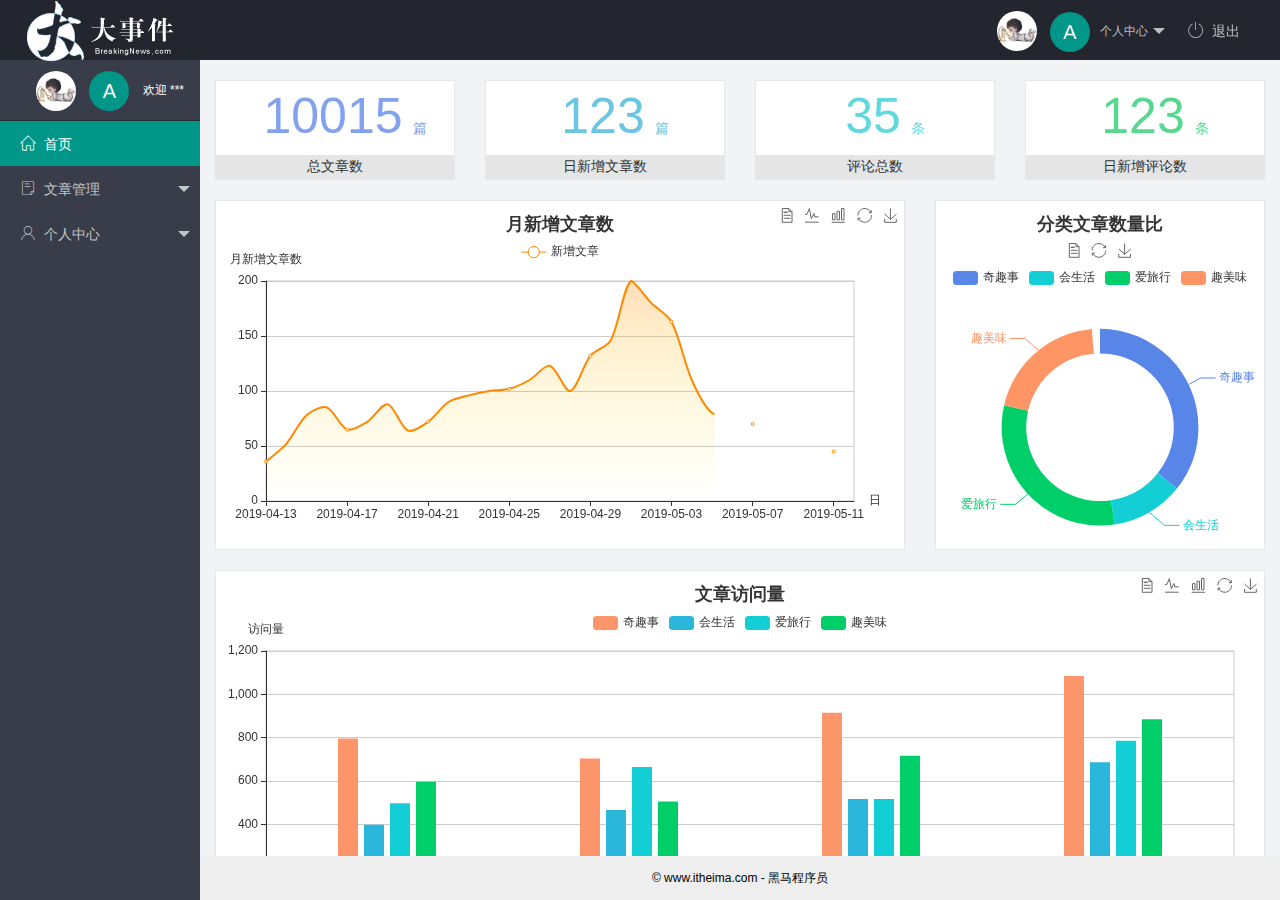
==== index.html @ a0fdb6b7 "完成了主页功能的开发" ====
<!DOCTYPE html>
<html lang="en">
<head>
    <meta charset="UTF-8">
    <meta http-equiv="X-UA-Compatible" content="IE=edge">
    <meta name="viewport" content="width=device-width, initial-scale=1.0">
    <title>Document</title>
    <link rel="stylesheet" href="./assets/lib/layui/css/layui.css">
    <link rel="stylesheet" href="./assets/fonts/iconfont.css">
    <link rel="stylesheet" href="./assets/css/index.css">
</head>
<body>
    <div class="layui-layout layui-layout-admin">
      <div class="layui-header">
        <div class="layui-logo layui-hide-xs ">
            <img src="./assets/images/logo.png" alt="">
        </div>
        <!-- 头部区域（可配合layui 已有的水平导航） -->
       
        <ul class="layui-nav layui-layout-right">
          <li class="layui-nav-item layui-hide layui-show-md-inline-block">
            <a href="javascript:;" class="userinfo">
              <img src="./assets/images/liyan.jpg" class="layui-nav-img">
              <span class="text-avatar">A</span>个人中心
            </a>
            <dl class="layui-nav-child">
              <dd><a href="">基本信息</a></dd>
              <dd><a href="">更换头像</a></dd>
              <dd><a href="">重置密码</a></dd>
            </dl>
          </li>
          <li class="layui-nav-item" lay-header-event="menuRight" lay-unselect>
            <a href="javascript:;" id="btnLogout">
                <span class="iconfont icon-tuichu"></span>退出
            </a>
          </li>
        </ul>
      </div>
      
      <div class="layui-side layui-bg-black">
        <div class="layui-side-scroll">
            <div class="userinfo">
                <img src="./assets/images/liyan.jpg" class="layui-nav-img">
                <span class="text-avatar">A</span>
                <span id="welcome">欢迎 ***</span>
            </div>
          <!-- 左侧导航区域（可配合layui已有的垂直导航） -->
          <ul class="layui-nav layui-nav-tree" lay-shrink="all">
            <li class="layui-nav-item layui-this"><a href="./home/dashboard.html" target="fm"><span class="iconfont icon-home"></span>首页</a></li>
            <li class="layui-nav-item ">
              <a class="" href="javascript:;"><span class="iconfont icon-16"></span>文章管理</a>
              <dl class="layui-nav-child">
                <dd><a href="javascript:;"><i class="layui-icon layui-icon-app"></i>文章类别</a></dd>
                <dd><a href="javascript:;"><i class="layui-icon layui-icon-app"></i>文章列表</a></dd>
                <dd><a href="javascript:;"><i class="layui-icon layui-icon-app"></i>发布文章</a></dd>
                
              </dl>
            </li>
            <li class="layui-nav-item">
              <a href="javascript:;"><span class="iconfont icon-user"></span>个人中心</a>
              <dl class="layui-nav-child">
                <dd><a href="javascript:;"><i class="layui-icon layui-icon-app"></i>基本资料</a></dd>
                <dd><a href="javascript:;"><i class="layui-icon layui-icon-app"></i>更换头像</a></dd>
                <dd><a href="javascript:;"><i class="layui-icon layui-icon-app"></i>重置密码</a></dd>
              </dl>
            </li>
            
          
          </ul>
        </div>
      </div>
      
      <div class="layui-body">
        <!-- 内容主体区域 -->
        <iframe name="fm" src="./home/dashboard.html" frameborder="0"></iframe>
      </div>
      
      <div class="layui-footer">
        © www.itheima.com - 黑马程序员
      </div>
    </div>
   <!-- 引入layui js -->
   <script src="./assets/lib/layui/layui.all.js"></script>
   <!-- 导入jquery -->
   <script src="./assets/lib/jquery.js"></script>
   <!-- 导入 -->
   <script src="./assets/js/baseAPI.js"></script>
   <!-- 导入自己的js -->
   <script src="./assets/js/index.js"></script>
    </body>
</html>
---- assets/lib/layui/css/layui.css ----
/** layui-v2.5.5 MIT License By https://www.layui.com */
 .layui-inline,img{display:inline-block;vertical-align:middle}h1,h2,h3,h4,h5,h6{font-weight:400}.layui-edge,.layui-header,.layui-inline,.layui-main{position:relative}.layui-body,.layui-edge,.layui-elip{overflow:hidden}.layui-btn,.layui-edge,.layui-inline,img{vertical-align:middle}.layui-btn,.layui-disabled,.layui-icon,.layui-unselect{-moz-user-select:none;-webkit-user-select:none;-ms-user-select:none}.layui-elip,.layui-form-checkbox span,.layui-form-pane .layui-form-label{text-overflow:ellipsis;white-space:nowrap}.layui-breadcrumb,.layui-tree-btnGroup{visibility:hidden}blockquote,body,button,dd,div,dl,dt,form,h1,h2,h3,h4,h5,h6,input,li,ol,p,pre,td,textarea,th,ul{margin:0;padding:0;-webkit-tap-highlight-color:rgba(0,0,0,0)}a:active,a:hover{outline:0}img{border:none}li{list-style:none}table{border-collapse:collapse;border-spacing:0}h4,h5,h6{font-size:100%}button,input,optgroup,option,select,textarea{font-family:inherit;font-size:inherit;font-style:inherit;font-weight:inherit;outline:0}pre{white-space:pre-wrap;white-space:-moz-pre-wrap;white-space:-pre-wrap;white-space:-o-pre-wrap;word-wrap:break-word}body{line-height:24px;font:14px Helvetica Neue,Helvetica,PingFang SC,Tahoma,Arial,sans-serif}hr{height:1px;margin:10px 0;border:0;clear:both}a{color:#333;text-decoration:none}a:hover{color:#777}a cite{font-style:normal;*cursor:pointer}.layui-border-box,.layui-border-box *{box-sizing:border-box}.layui-box,.layui-box *{box-sizing:content-box}.layui-clear{clear:both;*zoom:1}.layui-clear:after{content:'\20';clear:both;*zoom:1;display:block;height:0}.layui-inline{*display:inline;*zoom:1}.layui-edge{display:inline-block;width:0;height:0;border-width:6px;border-style:dashed;border-color:transparent}.layui-edge-top{top:-4px;border-bottom-color:#999;border-bottom-style:solid}.layui-edge-right{border-left-color:#999;border-left-style:solid}.layui-edge-bottom{top:2px;border-top-color:#999;border-top-style:solid}.layui-edge-left{border-right-color:#999;border-right-style:solid}.layui-disabled,.layui-disabled:hover{color:#d2d2d2!important;cursor:not-allowed!important}.layui-circle{border-radius:100%}.layui-show{display:block!important}.layui-hide{display:none!important}@font-face{font-family:layui-icon;src:url(../font/iconfont.eot?v=250);src:url(../font/iconfont.eot?v=250#iefix) format('embedded-opentype'),url(../font/iconfont.woff2?v=250) format('woff2'),url(../font/iconfont.woff?v=250) format('woff'),url(../font/iconfont.ttf?v=250) format('truetype'),url(../font/iconfont.svg?v=250#layui-icon) format('svg')}.layui-icon{font-family:layui-icon!important;font-size:16px;font-style:normal;-webkit-font-smoothing:antialiased;-moz-osx-font-smoothing:grayscale}.layui-icon-reply-fill:before{content:"\e611"}.layui-icon-set-fill:before{content:"\e614"}.layui-icon-menu-fill:before{content:"\e60f"}.layui-icon-search:before{content:"\e615"}.layui-icon-share:before{content:"\e641"}.layui-icon-set-sm:before{content:"\e620"}.layui-icon-engine:before{content:"\e628"}.layui-icon-close:before{content:"\1006"}.layui-icon-close-fill:before{content:"\1007"}.layui-icon-chart-screen:before{content:"\e629"}.layui-icon-star:before{content:"\e600"}.layui-icon-circle-dot:before{content:"\e617"}.layui-icon-chat:before{content:"\e606"}.layui-icon-release:before{content:"\e609"}.layui-icon-list:before{content:"\e60a"}.layui-icon-chart:before{content:"\e62c"}.layui-icon-ok-circle:before{content:"\1005"}.layui-icon-layim-theme:before{content:"\e61b"}.layui-icon-table:before{content:"\e62d"}.layui-icon-right:before{content:"\e602"}.layui-icon-left:before{content:"\e603"}.layui-icon-cart-simple:before{content:"\e698"}.layui-icon-face-cry:before{content:"\e69c"}.layui-icon-face-smile:before{content:"\e6af"}.layui-icon-survey:before{content:"\e6b2"}.layui-icon-tree:before{content:"\e62e"}.layui-icon-upload-circle:before{content:"\e62f"}.layui-icon-add-circle:before{content:"\e61f"}.layui-icon-download-circle:before{content:"\e601"}.layui-icon-templeate-1:before{content:"\e630"}.layui-icon-util:before{content:"\e631"}.layui-icon-face-surprised:before{content:"\e664"}.layui-icon-edit:before{content:"\e642"}.layui-icon-speaker:before{content:"\e645"}.layui-icon-down:before{content:"\e61a"}.layui-icon-file:before{content:"\e621"}.layui-icon-layouts:before{content:"\e632"}.layui-icon-rate-half:before{content:"\e6c9"}.layui-icon-add-circle-fine:before{content:"\e608"}.layui-icon-prev-circle:before{content:"\e633"}.layui-icon-read:before{content:"\e705"}.layui-icon-404:before{content:"\e61c"}.layui-icon-carousel:before{content:"\e634"}.layui-icon-help:before{content:"\e607"}.layui-icon-code-circle:before{content:"\e635"}.layui-icon-water:before{content:"\e636"}.layui-icon-username:before{content:"\e66f"}.layui-icon-find-fill:before{content:"\e670"}.layui-icon-about:before{content:"\e60b"}.layui-icon-location:before{content:"\e715"}.layui-icon-up:before{content:"\e619"}.layui-icon-pause:before{content:"\e651"}.layui-icon-date:before{content:"\e637"}.layui-icon-layim-uploadfile:before{content:"\e61d"}.layui-icon-delete:before{content:"\e640"}.layui-icon-play:before{content:"\e652"}.layui-icon-top:before{content:"\e604"}.layui-icon-friends:before{content:"\e612"}.layui-icon-refresh-3:before{content:"\e9aa"}.layui-icon-ok:before{content:"\e605"}.layui-icon-layer:before{content:"\e638"}.layui-icon-face-smile-fine:before{content:"\e60c"}.layui-icon-dollar:before{content:"\e659"}.layui-icon-group:before{content:"\e613"}.layui-icon-layim-download:before{content:"\e61e"}.layui-icon-picture-fine:before{content:"\e60d"}.layui-icon-link:before{content:"\e64c"}.layui-icon-diamond:before{content:"\e735"}.layui-icon-log:before{content:"\e60e"}.layui-icon-rate-solid:before{content:"\e67a"}.layui-icon-fonts-del:before{content:"\e64f"}.layui-icon-unlink:before{content:"\e64d"}.layui-icon-fonts-clear:before{content:"\e639"}.layui-icon-triangle-r:before{content:"\e623"}.layui-icon-circle:before{content:"\e63f"}.layui-icon-radio:before{content:"\e643"}.layui-icon-align-center:before{content:"\e647"}.layui-icon-align-right:before{content:"\e648"}.layui-icon-align-left:before{content:"\e649"}.layui-icon-loading-1:before{content:"\e63e"}.layui-icon-return:before{content:"\e65c"}.layui-icon-fonts-strong:before{content:"\e62b"}.layui-icon-upload:before{content:"\e67c"}.layui-icon-dialogue:before{content:"\e63a"}.layui-icon-video:before{content:"\e6ed"}.layui-icon-headset:before{content:"\e6fc"}.layui-icon-cellphone-fine:before{content:"\e63b"}.layui-icon-add-1:before{content:"\e654"}.layui-icon-face-smile-b:before{content:"\e650"}.layui-icon-fonts-html:before{content:"\e64b"}.layui-icon-form:before{content:"\e63c"}.layui-icon-cart:before{content:"\e657"}.layui-icon-camera-fill:before{content:"\e65d"}.layui-icon-tabs:before{content:"\e62a"}.layui-icon-fonts-code:before{content:"\e64e"}.layui-icon-fire:before{content:"\e756"}.layui-icon-set:before{content:"\e716"}.layui-icon-fonts-u:before{content:"\e646"}.layui-icon-triangle-d:before{content:"\e625"}.layui-icon-tips:before{content:"\e702"}.layui-icon-picture:before{content:"\e64a"}.layui-icon-more-vertical:before{content:"\e671"}.layui-icon-flag:before{content:"\e66c"}.layui-icon-loading:before{content:"\e63d"}.layui-icon-fonts-i:before{content:"\e644"}.layui-icon-refresh-1:before{content:"\e666"}.layui-icon-rmb:before{content:"\e65e"}.layui-icon-home:before{content:"\e68e"}.layui-icon-user:before{content:"\e770"}.layui-icon-notice:before{content:"\e667"}.layui-icon-login-weibo:before{content:"\e675"}.layui-icon-voice:before{content:"\e688"}.layui-icon-upload-drag:before{content:"\e681"}.layui-icon-login-qq:before{content:"\e676"}.layui-icon-snowflake:before{content:"\e6b1"}.layui-icon-file-b:before{content:"\e655"}.layui-icon-template:before{content:"\e663"}.layui-icon-auz:before{content:"\e672"}.layui-icon-console:before{content:"\e665"}.layui-icon-app:before{content:"\e653"}.layui-icon-prev:before{content:"\e65a"}.layui-icon-website:before{content:"\e7ae"}.layui-icon-next:before{content:"\e65b"}.layui-icon-component:before{content:"\e857"}.layui-icon-more:before{content:"\e65f"}.layui-icon-login-wechat:before{content:"\e677"}.layui-icon-shrink-right:before{content:"\e668"}.layui-icon-spread-left:before{content:"\e66b"}.layui-icon-camera:before{content:"\e660"}.layui-icon-note:before{content:"\e66e"}.layui-icon-refresh:before{content:"\e669"}.layui-icon-female:before{content:"\e661"}.layui-icon-male:before{content:"\e662"}.layui-icon-password:before{content:"\e673"}.layui-icon-senior:before{content:"\e674"}.layui-icon-theme:before{content:"\e66a"}.layui-icon-tread:before{content:"\e6c5"}.layui-icon-praise:before{content:"\e6c6"}.layui-icon-star-fill:before{content:"\e658"}.layui-icon-rate:before{content:"\e67b"}.layui-icon-template-1:before{content:"\e656"}.layui-icon-vercode:before{content:"\e679"}.layui-icon-cellphone:before{content:"\e678"}.layui-icon-screen-full:before{content:"\e622"}.layui-icon-screen-restore:before{content:"\e758"}.layui-icon-cols:before{content:"\e610"}.layui-icon-export:before{content:"\e67d"}.layui-icon-print:before{content:"\e66d"}.layui-icon-slider:before{content:"\e714"}.layui-icon-addition:before{content:"\e624"}.layui-icon-subtraction:before{content:"\e67e"}.layui-icon-service:before{content:"\e626"}.layui-icon-transfer:before{content:"\e691"}.layui-main{width:1140px;margin:0 auto}.layui-header{z-index:1000;height:60px}.layui-header a:hover{transition:all .5s;-webkit-transition:all .5s}.layui-side{position:fixed;left:0;top:0;bottom:0;z-index:999;width:200px;overflow-x:hidden}.layui-side-scroll{position:relative;width:220px;height:100%;overflow-x:hidden}.layui-body{position:absolute;left:200px;right:0;top:0;bottom:0;z-index:998;width:auto;overflow-y:auto;box-sizing:border-box}.layui-layout-body{overflow:hidden}.layui-layout-admin .layui-header{background-color:#23262E}.layui-layout-admin .layui-side{top:60px;width:200px;overflow-x:hidden}.layui-layout-admin .layui-body{position:fixed;top:60px;bottom:44px}.layui-layout-admin .layui-main{width:auto;margin:0 15px}.layui-layout-admin .layui-footer{position:fixed;left:200px;right:0;bottom:0;height:44px;line-height:44px;padding:0 15px;background-color:#eee}.layui-layout-admin .layui-logo{position:absolute;left:0;top:0;width:200px;height:100%;line-height:60px;text-align:center;color:#009688;font-size:16px}.layui-layout-admin .layui-header .layui-nav{background:0 0}.layui-layout-left{position:absolute!important;left:200px;top:0}.layui-layout-right{position:absolute!important;right:0;top:0}.layui-container{position:relative;margin:0 auto;padding:0 15px;box-sizing:border-box}.layui-fluid{position:relative;margin:0 auto;padding:0 15px}.layui-row:after,.layui-row:before{content:'';display:block;clear:both}.layui-col-lg1,.layui-col-lg10,.layui-col-lg11,.layui-col-lg12,.layui-col-lg2,.layui-col-lg3,.layui-col-lg4,.layui-col-lg5,.layui-col-lg6,.layui-col-lg7,.layui-col-lg8,.layui-col-lg9,.layui-col-md1,.layui-col-md10,.layui-col-md11,.layui-col-md12,.layui-col-md2,.layui-col-md3,.layui-col-md4,.layui-col-md5,.layui-col-md6,.layui-col-md7,.layui-col-md8,.layui-col-md9,.layui-col-sm1,.layui-col-sm10,.layui-col-sm11,.layui-col-sm12,.layui-col-sm2,.layui-col-sm3,.layui-col-sm4,.layui-col-sm5,.layui-col-sm6,.layui-col-sm7,.layui-col-sm8,.layui-col-sm9,.layui-col-xs1,.layui-col-xs10,.layui-col-xs11,.layui-col-xs12,.layui-col-xs2,.layui-col-xs3,.layui-col-xs4,.layui-col-xs5,.layui-col-xs6,.layui-col-xs7,.layui-col-xs8,.layui-col-xs9{position:relative;display:block;box-sizing:border-box}.layui-col-xs1,.layui-col-xs10,.layui-col-xs11,.layui-col-xs12,.layui-col-xs2,.layui-col-xs3,.layui-col-xs4,.layui-col-xs5,.layui-col-xs6,.layui-col-xs7,.layui-col-xs8,.layui-col-xs9{float:left}.layui-col-xs1{width:8.33333333%}.layui-col-xs2{width:16.66666667%}.layui-col-xs3{width:25%}.layui-col-xs4{width:33.33333333%}.layui-col-xs5{width:41.66666667%}.layui-col-xs6{width:50%}.layui-col-xs7{width:58.33333333%}.layui-col-xs8{width:66.66666667%}.layui-col-xs9{width:75%}.layui-col-xs10{width:83.33333333%}.layui-col-xs11{width:91.66666667%}.layui-col-xs12{width:100%}.layui-col-xs-offset1{margin-left:8.33333333%}.layui-col-xs-offset2{margin-left:16.66666667%}.layui-col-xs-offset3{margin-left:25%}.layui-col-xs-offset4{margin-left:33.33333333%}.layui-col-xs-offset5{margin-left:41.66666667%}.layui-col-xs-offset6{margin-left:50%}.layui-col-xs-offset7{margin-left:58.33333333%}.layui-col-xs-offset8{margin-left:66.66666667%}.layui-col-xs-offset9{margin-left:75%}.layui-col-xs-offset10{margin-left:83.33333333%}.layui-col-xs-offset11{margin-left:91.66666667%}.layui-col-xs-offset12{margin-left:100%}@media screen and (max-width:768px){.layui-hide-xs{display:none!important}.layui-show-xs-block{display:block!important}.layui-show-xs-inline{display:inline!important}.layui-show-xs-inline-block{display:inline-block!important}}@media screen and (min-width:768px){.layui-container{width:750px}.layui-hide-sm{display:none!important}.layui-show-sm-block{display:block!important}.layui-show-sm-inline{display:inline!important}.layui-show-sm-inline-block{display:inline-block!important}.layui-col-sm1,.layui-col-sm10,.layui-col-sm11,.layui-col-sm12,.layui-col-sm2,.layui-col-sm3,.layui-col-sm4,.layui-col-sm5,.layui-col-sm6,.layui-col-sm7,.layui-col-sm8,.layui-col-sm9{float:left}.layui-col-sm1{width:8.33333333%}.layui-col-sm2{width:16.66666667%}.layui-col-sm3{width:25%}.layui-col-sm4{width:33.33333333%}.layui-col-sm5{width:41.66666667%}.layui-col-sm6{width:50%}.layui-col-sm7{width:58.33333333%}.layui-col-sm8{width:66.66666667%}.layui-col-sm9{width:75%}.layui-col-sm10{width:83.33333333%}.layui-col-sm11{width:91.66666667%}.layui-col-sm12{width:100%}.layui-col-sm-offset1{margin-left:8.33333333%}.layui-col-sm-offset2{margin-left:16.66666667%}.layui-col-sm-offset3{margin-left:25%}.layui-col-sm-offset4{margin-left:33.33333333%}.layui-col-sm-offset5{margin-left:41.66666667%}.layui-col-sm-offset6{margin-left:50%}.layui-col-sm-offset7{margin-left:58.33333333%}.layui-col-sm-offset8{margin-left:66.66666667%}.layui-col-sm-offset9{margin-left:75%}.layui-col-sm-offset10{margin-left:83.33333333%}.layui-col-sm-offset11{margin-left:91.66666667%}.layui-col-sm-offset12{margin-left:100%}}@media screen and (min-width:992px){.layui-container{width:970px}.layui-hide-md{display:none!important}.layui-show-md-block{display:block!important}.layui-show-md-inline{display:inline!important}.layui-show-md-inline-block{display:inline-block!important}.layui-col-md1,.layui-col-md10,.layui-col-md11,.layui-col-md12,.layui-col-md2,.layui-col-md3,.layui-col-md4,.layui-col-md5,.layui-col-md6,.layui-col-md7,.layui-col-md8,.layui-col-md9{float:left}.layui-col-md1{width:8.33333333%}.layui-col-md2{width:16.66666667%}.layui-col-md3{width:25%}.layui-col-md4{width:33.33333333%}.layui-col-md5{width:41.66666667%}.layui-col-md6{width:50%}.layui-col-md7{width:58.33333333%}.layui-col-md8{width:66.66666667%}.layui-col-md9{width:75%}.layui-col-md10{width:83.33333333%}.layui-col-md11{width:91.66666667%}.layui-col-md12{width:100%}.layui-col-md-offset1{margin-left:8.33333333%}.layui-col-md-offset2{margin-left:16.66666667%}.layui-col-md-offset3{margin-left:25%}.layui-col-md-offset4{margin-left:33.33333333%}.layui-col-md-offset5{margin-left:41.66666667%}.layui-col-md-offset6{margin-left:50%}.layui-col-md-offset7{margin-left:58.33333333%}.layui-col-md-offset8{margin-left:66.66666667%}.layui-col-md-offset9{margin-left:75%}.layui-col-md-offset10{margin-left:83.33333333%}.layui-col-md-offset11{margin-left:91.66666667%}.layui-col-md-offset12{margin-left:100%}}@media screen and (min-width:1200px){.layui-container{width:1170px}.layui-hide-lg{display:none!important}.layui-show-lg-block{display:block!important}.layui-show-lg-inline{display:inline!important}.layui-show-lg-inline-block{display:inline-block!important}.layui-col-lg1,.layui-col-lg10,.layui-col-lg11,.layui-col-lg12,.layui-col-lg2,.layui-col-lg3,.layui-col-lg4,.layui-col-lg5,.layui-col-lg6,.layui-col-lg7,.layui-col-lg8,.layui-col-lg9{float:left}.layui-col-lg1{width:8.33333333%}.layui-col-lg2{width:16.66666667%}.layui-col-lg3{width:25%}.layui-col-lg4{width:33.33333333%}.layui-col-lg5{width:41.66666667%}.layui-col-lg6{width:50%}.layui-col-lg7{width:58.33333333%}.layui-col-lg8{width:66.66666667%}.layui-col-lg9{width:75%}.layui-col-lg10{width:83.33333333%}.layui-col-lg11{width:91.66666667%}.layui-col-lg12{width:100%}.layui-col-lg-offset1{margin-left:8.33333333%}.layui-col-lg-offset2{margin-left:16.66666667%}.layui-col-lg-offset3{margin-left:25%}.layui-col-lg-offset4{margin-left:33.33333333%}.layui-col-lg-offset5{margin-left:41.66666667%}.layui-col-lg-offset6{margin-left:50%}.layui-col-lg-offset7{margin-left:58.33333333%}.layui-col-lg-offset8{margin-left:66.66666667%}.layui-col-lg-offset9{margin-left:75%}.layui-col-lg-offset10{margin-left:83.33333333%}.layui-col-lg-offset11{margin-left:91.66666667%}.layui-col-lg-offset12{margin-left:100%}}.layui-col-space1{margin:-.5px}.layui-col-space1>*{padding:.5px}.layui-col-space3{margin:-1.5px}.layui-col-space3>*{padding:1.5px}.layui-col-space5{margin:-2.5px}.layui-col-space5>*{padding:2.5px}.layui-col-space8{margin:-3.5px}.layui-col-space8>*{padding:3.5px}.layui-col-space10{margin:-5px}.layui-col-space10>*{padding:5px}.layui-col-space12{margin:-6px}.layui-col-space12>*{padding:6px}.layui-col-space15{margin:-7.5px}.layui-col-space15>*{padding:7.5px}.layui-col-space18{margin:-9px}.layui-col-space18>*{padding:9px}.layui-col-space20{margin:-10px}.layui-col-space20>*{padding:10px}.layui-col-space22{margin:-11px}.layui-col-space22>*{padding:11px}.layui-col-space25{margin:-12.5px}.layui-col-space25>*{padding:12.5px}.layui-col-space30{margin:-15px}.layui-col-space30>*{padding:15px}.layui-btn,.layui-input,.layui-select,.layui-textarea,.layui-upload-button{outline:0;-webkit-appearance:none;transition:all .3s;-webkit-transition:all .3s;box-sizing:border-box}.layui-elem-quote{margin-bottom:10px;padding:15px;line-height:22px;border-left:5px solid #009688;border-radius:0 2px 2px 0;background-color:#f2f2f2}.layui-quote-nm{border-style:solid;border-width:1px 1px 1px 5px;background:0 0}.layui-elem-field{margin-bottom:10px;padding:0;border-width:1px;border-style:solid}.layui-elem-field legend{margin-left:20px;padding:0 10px;font-size:20px;font-weight:300}.layui-field-title{margin:10px 0 20px;border-width:1px 0 0}.layui-field-box{padding:10px 15px}.layui-field-title .layui-field-box{padding:10px 0}.layui-progress{position:relative;height:6px;border-radius:20px;background-color:#e2e2e2}.layui-progress-bar{position:absolute;left:0;top:0;width:0;max-width:100%;height:6px;border-radius:20px;text-align:right;background-color:#5FB878;transition:all .3s;-webkit-transition:all .3s}.layui-progress-big,.layui-progress-big .layui-progress-bar{height:18px;line-height:18px}.layui-progress-text{position:relative;top:-20px;line-height:18px;font-size:12px;color:#666}.layui-progress-big .layui-progress-text{position:static;padding:0 10px;color:#fff}.layui-collapse{border-width:1px;border-style:solid;border-radius:2px}.layui-colla-content,.layui-colla-item{border-top-width:1px;border-top-style:solid}.layui-colla-item:first-child{border-top:none}.layui-colla-title{position:relative;height:42px;line-height:42px;padding:0 15px 0 35px;color:#333;background-color:#f2f2f2;cursor:pointer;font-size:14px;overflow:hidden}.layui-colla-content{display:none;padding:10px 15px;line-height:22px;color:#666}.layui-colla-icon{position:absolute;left:15px;top:0;font-size:14px}.layui-card{margin-bottom:15px;border-radius:2px;background-color:#fff;box-shadow:0 1px 2px 0 rgba(0,0,0,.05)}.layui-card:last-child{margin-bottom:0}.layui-card-header{position:relative;height:42px;line-height:42px;padding:0 15px;border-bottom:1px solid #f6f6f6;color:#333;border-radius:2px 2px 0 0;font-size:14px}.layui-bg-black,.layui-bg-blue,.layui-bg-cyan,.layui-bg-green,.layui-bg-orange,.layui-bg-red{color:#fff!important}.layui-card-body{position:relative;padding:10px 15px;line-height:24px}.layui-card-body[pad15]{padding:15px}.layui-card-body[pad20]{padding:20px}.layui-card-body .layui-table{margin:5px 0}.layui-card .layui-tab{margin:0}.layui-panel-window{position:relative;padding:15px;border-radius:0;border-top:5px solid #E6E6E6;background-color:#fff}.layui-auxiliar-moving{position:fixed;left:0;right:0;top:0;bottom:0;width:100%;height:100%;background:0 0;z-index:9999999999}.layui-form-label,.layui-form-mid,.layui-form-select,.layui-input-block,.layui-input-inline,.layui-textarea{position:relative}.layui-bg-red{background-color:#FF5722!important}.layui-bg-orange{background-color:#FFB800!important}.layui-bg-green{background-color:#009688!important}.layui-bg-cyan{background-color:#2F4056!important}.layui-bg-blue{background-color:#1E9FFF!important}.layui-bg-black{background-color:#393D49!important}.layui-bg-gray{background-color:#eee!important;color:#666!important}.layui-badge-rim,.layui-colla-content,.layui-colla-item,.layui-collapse,.layui-elem-field,.layui-form-pane .layui-form-item[pane],.layui-form-pane .layui-form-label,.layui-input,.layui-layedit,.layui-layedit-tool,.layui-quote-nm,.layui-select,.layui-tab-bar,.layui-tab-card,.layui-tab-title,.layui-tab-title .layui-this:after,.layui-textarea{border-color:#e6e6e6}.layui-timeline-item:before,hr{background-color:#e6e6e6}.layui-text{line-height:22px;font-size:14px;color:#666}.layui-text h1,.layui-text h2,.layui-text h3{font-weight:500;color:#333}.layui-text h1{font-size:30px}.layui-text h2{font-size:24px}.layui-text h3{font-size:18px}.layui-text a:not(.layui-btn){color:#01AAED}.layui-text a:not(.layui-btn):hover{text-decoration:underline}.layui-text ul{padding:5px 0 5px 15px}.layui-text ul li{margin-top:5px;list-style-type:disc}.layui-text em,.layui-word-aux{color:#999!important;padding:0 5px!important}.layui-btn{display:inline-block;height:38px;line-height:38px;padding:0 18px;background-color:#009688;color:#fff;white-space:nowrap;text-align:center;font-size:14px;border:none;border-radius:2px;cursor:pointer}.layui-btn:hover{opacity:.8;filter:alpha(opacity=80);color:#fff}.layui-btn:active{opacity:1;filter:alpha(opacity=100)}.layui-btn+.layui-btn{margin-left:10px}.layui-btn-container{font-size:0}.layui-btn-container .layui-btn{margin-right:10px;margin-bottom:10px}.layui-btn-container .layui-btn+.layui-btn{margin-left:0}.layui-table .layui-btn-container .layui-btn{margin-bottom:9px}.layui-btn-radius{border-radius:100px}.layui-btn .layui-icon{margin-right:3px;font-size:18px;vertical-align:bottom;vertical-align:middle\9}.layui-btn-primary{border:1px solid #C9C9C9;background-color:#fff;color:#555}.layui-btn-primary:hover{border-color:#009688;color:#333}.layui-btn-normal{background-color:#1E9FFF}.layui-btn-warm{background-color:#FFB800}.layui-btn-danger{background-color:#FF5722}.layui-btn-checked{background-color:#5FB878}.layui-btn-disabled,.layui-btn-disabled:active,.layui-btn-disabled:hover{border:1px solid #e6e6e6;background-color:#FBFBFB;color:#C9C9C9;cursor:not-allowed;opacity:1}.layui-btn-lg{height:44px;line-height:44px;padding:0 25px;font-size:16px}.layui-btn-sm{height:30px;line-height:30px;padding:0 10px;font-size:12px}.layui-btn-sm i{font-size:16px!important}.layui-btn-xs{height:22px;line-height:22px;padding:0 5px;font-size:12px}.layui-btn-xs i{font-size:14px!important}.layui-btn-group{display:inline-block;vertical-align:middle;font-size:0}.layui-btn-group .layui-btn{margin-left:0!important;margin-right:0!important;border-left:1px solid rgba(255,255,255,.5);border-radius:0}.layui-btn-group .layui-btn-primary{border-left:none}.layui-btn-group .layui-btn-primary:hover{border-color:#C9C9C9;color:#009688}.layui-btn-group .layui-btn:first-child{border-left:none;border-radius:2px 0 0 2px}.layui-btn-group .layui-btn-primary:first-child{border-left:1px solid #c9c9c9}.layui-btn-group .layui-btn:last-child{border-radius:0 2px 2px 0}.layui-btn-group .layui-btn+.layui-btn{margin-left:0}.layui-btn-group+.layui-btn-group{margin-left:10px}.layui-btn-fluid{width:100%}.layui-input,.layui-select,.layui-textarea{height:38px;line-height:1.3;line-height:38px\9;border-width:1px;border-style:solid;background-color:#fff;border-radius:2px}.layui-input::-webkit-input-placeholder,.layui-select::-webkit-input-placeholder,.layui-textarea::-webkit-input-placeholder{line-height:1.3}.layui-input,.layui-textarea{display:block;width:100%;padding-left:10px}.layui-input:hover,.layui-textarea:hover{border-color:#D2D2D2!important}.layui-input:focus,.layui-textarea:focus{border-color:#C9C9C9!important}.layui-textarea{min-height:100px;height:auto;line-height:20px;padding:6px 10px;resize:vertical}.layui-select{padding:0 10px}.layui-form input[type=checkbox],.layui-form input[type=radio],.layui-form select{display:none}.layui-form [lay-ignore]{display:initial}.layui-form-item{margin-bottom:15px;clear:both;*zoom:1}.layui-form-item:after{content:'\20';clear:both;*zoom:1;display:block;height:0}.layui-form-label{float:left;display:block;padding:9px 15px;width:80px;font-weight:400;line-height:20px;text-align:right}.layui-form-label-col{display:block;float:none;padding:9px 0;line-height:20px;text-align:left}.layui-form-item .layui-inline{margin-bottom:5px;margin-right:10px}.layui-input-block{margin-left:110px;min-height:36px}.layui-input-inline{display:inline-block;vertical-align:middle}.layui-form-item .layui-input-inline{float:left;width:190px;margin-right:10px}.layui-form-text .layui-input-inline{width:auto}.layui-form-mid{float:left;display:block;padding:9px 0!important;line-height:20px;margin-right:10px}.layui-form-danger+.layui-form-select .layui-input,.layui-form-danger:focus{border-color:#FF5722!important}.layui-form-select .layui-input{padding-right:30px;cursor:pointer}.layui-form-select .layui-edge{position:absolute;right:10px;top:50%;margin-top:-3px;cursor:pointer;border-width:6px;border-top-color:#c2c2c2;border-top-style:solid;transition:all .3s;-webkit-transition:all .3s}.layui-form-select dl{display:none;position:absolute;left:0;top:42px;padding:5px 0;z-index:899;min-width:100%;border:1px solid #d2d2d2;max-height:300px;overflow-y:auto;background-color:#fff;border-radius:2px;box-shadow:0 2px 4px rgba(0,0,0,.12);box-sizing:border-box}.layui-form-select dl dd,.layui-form-select dl dt{padding:0 10px;line-height:36px;white-space:nowrap;overflow:hidden;text-overflow:ellipsis}.layui-form-select dl dt{font-size:12px;color:#999}.layui-form-select dl dd{cursor:pointer}.layui-form-select dl dd:hover{background-color:#f2f2f2;-webkit-transition:.5s all;transition:.5s all}.layui-form-select .layui-select-group dd{padding-left:20px}.layui-form-select dl dd.layui-select-tips{padding-left:10px!important;color:#999}.layui-form-select dl dd.layui-this{background-color:#5FB878;color:#fff}.layui-form-checkbox,.layui-form-select dl dd.layui-disabled{background-color:#fff}.layui-form-selected dl{display:block}.layui-form-checkbox,.layui-form-checkbox *,.layui-form-switch{display:inline-block;vertical-align:middle}.layui-form-selected .layui-edge{margin-top:-9px;-webkit-transform:rotate(180deg);transform:rotate(180deg);margin-top:-3px\9}:root .layui-form-selected .layui-edge{margin-top:-9px\0/IE9}.layui-form-selectup dl{top:auto;bottom:42px}.layui-select-none{margin:5px 0;text-align:center;color:#999}.layui-select-disabled .layui-disabled{border-color:#eee!important}.layui-select-disabled .layui-edge{border-top-color:#d2d2d2}.layui-form-checkbox{position:relative;height:30px;line-height:30px;margin-right:10px;padding-right:30px;cursor:pointer;font-size:0;-webkit-transition:.1s linear;transition:.1s linear;box-sizing:border-box}.layui-form-checkbox span{padding:0 10px;height:100%;font-size:14px;border-radius:2px 0 0 2px;background-color:#d2d2d2;color:#fff;overflow:hidden}.layui-form-checkbox:hover span{background-color:#c2c2c2}.layui-form-checkbox i{position:absolute;right:0;top:0;width:30px;height:28px;border:1px solid #d2d2d2;border-left:none;border-radius:0 2px 2px 0;color:#fff;font-size:20px;text-align:center}.layui-form-checkbox:hover i{border-color:#c2c2c2;color:#c2c2c2}.layui-form-checked,.layui-form-checked:hover{border-color:#5FB878}.layui-form-checked span,.layui-form-checked:hover span{background-color:#5FB878}.layui-form-checked i,.layui-form-checked:hover i{color:#5FB878}.layui-form-item .layui-form-checkbox{margin-top:4px}.layui-form-checkbox[lay-skin=primary]{height:auto!important;line-height:normal!important;min-width:18px;min-height:18px;border:none!important;margin-right:0;padding-left:28px;padding-right:0;background:0 0}.layui-form-checkbox[lay-skin=primary] span{padding-left:0;padding-right:15px;line-height:18px;background:0 0;color:#666}.layui-form-checkbox[lay-skin=primary] i{right:auto;left:0;width:16px;height:16px;line-height:16px;border:1px solid #d2d2d2;font-size:12px;border-radius:2px;background-color:#fff;-webkit-transition:.1s linear;transition:.1s linear}.layui-form-checkbox[lay-skin=primary]:hover i{border-color:#5FB878;color:#fff}.layui-form-checked[lay-skin=primary] i{border-color:#5FB878!important;background-color:#5FB878;color:#fff}.layui-checkbox-disbaled[lay-skin=primary] span{background:0 0!important;color:#c2c2c2}.layui-checkbox-disbaled[lay-skin=primary]:hover i{border-color:#d2d2d2}.layui-form-item .layui-form-checkbox[lay-skin=primary]{margin-top:10px}.layui-form-switch{position:relative;height:22px;line-height:22px;min-width:35px;padding:0 5px;margin-top:8px;border:1px solid #d2d2d2;border-radius:20px;cursor:pointer;background-color:#fff;-webkit-transition:.1s linear;transition:.1s linear}.layui-form-switch i{position:absolute;left:5px;top:3px;width:16px;height:16px;border-radius:20px;background-color:#d2d2d2;-webkit-transition:.1s linear;transition:.1s linear}.layui-form-switch em{position:relative;top:0;width:25px;margin-left:21px;padding:0!important;text-align:center!important;color:#999!important;font-style:normal!important;font-size:12px}.layui-form-onswitch{border-color:#5FB878;background-color:#5FB878}.layui-checkbox-disbaled,.layui-checkbox-disbaled i{border-color:#e2e2e2!important}.layui-form-onswitch i{left:100%;margin-left:-21px;background-color:#fff}.layui-form-onswitch em{margin-left:5px;margin-right:21px;color:#fff!important}.layui-checkbox-disbaled span{background-color:#e2e2e2!important}.layui-checkbox-disbaled:hover i{color:#fff!important}[lay-radio]{display:none}.layui-form-radio,.layui-form-radio *{display:inline-block;vertical-align:middle}.layui-form-radio{line-height:28px;margin:6px 10px 0 0;padding-right:10px;cursor:pointer;font-size:0}.layui-form-radio *{font-size:14px}.layui-form-radio>i{margin-right:8px;font-size:22px;color:#c2c2c2}.layui-form-radio>i:hover,.layui-form-radioed>i{color:#5FB878}.layui-radio-disbaled>i{color:#e2e2e2!important}.layui-form-pane .layui-form-label{width:110px;padding:8px 15px;height:38px;line-height:20px;border-width:1px;border-style:solid;border-radius:2px 0 0 2px;text-align:center;background-color:#FBFBFB;overflow:hidden;box-sizing:border-box}.layui-form-pane .layui-input-inline{margin-left:-1px}.layui-form-pane .layui-input-block{margin-left:110px;left:-1px}.layui-form-pane .layui-input{border-radius:0 2px 2px 0}.layui-form-pane .layui-form-text .layui-form-label{float:none;width:100%;border-radius:2px;box-sizing:border-box;text-align:left}.layui-form-pane .layui-form-text .layui-input-inline{display:block;margin:0;top:-1px;clear:both}.layui-form-pane .layui-form-text .layui-input-block{margin:0;left:0;top:-1px}.layui-form-pane .layui-form-text .layui-textarea{min-height:100px;border-radius:0 0 2px 2px}.layui-form-pane .layui-form-checkbox{margin:4px 0 4px 10px}.layui-form-pane .layui-form-radio,.layui-form-pane .layui-form-switch{margin-top:6px;margin-left:10px}.layui-form-pane .layui-form-item[pane]{position:relative;border-width:1px;border-style:solid}.layui-form-pane .layui-form-item[pane] .layui-form-label{position:absolute;left:0;top:0;height:100%;border-width:0 1px 0 0}.layui-form-pane .layui-form-item[pane] .layui-input-inline{margin-left:110px}@media screen and (max-width:450px){.layui-form-item .layui-form-label{text-overflow:ellipsis;overflow:hidden;white-space:nowrap}.layui-form-item .layui-inline{display:block;margin-right:0;margin-bottom:20px;clear:both}.layui-form-item .layui-inline:after{content:'\20';clear:both;display:block;height:0}.layui-form-item .layui-input-inline{display:block;float:none;left:-3px;width:auto;margin:0 0 10px 112px}.layui-form-item .layui-input-inline+.layui-form-mid{margin-left:110px;top:-5px;padding:0}.layui-form-item .layui-form-checkbox{margin-right:5px;margin-bottom:5px}}.layui-layedit{border-width:1px;border-style:solid;border-radius:2px}.layui-layedit-tool{padding:3px 5px;border-bottom-width:1px;border-bottom-style:solid;font-size:0}.layedit-tool-fixed{position:fixed;top:0;border-top:1px solid #e2e2e2}.layui-layedit-tool .layedit-tool-mid,.layui-layedit-tool .layui-icon{display:inline-block;vertical-align:middle;text-align:center;font-size:14px}.layui-layedit-tool .layui-icon{position:relative;width:32px;height:30px;line-height:30px;margin:3px 5px;color:#777;cursor:pointer;border-radius:2px}.layui-layedit-tool .layui-icon:hover{color:#393D49}.layui-layedit-tool .layui-icon:active{color:#000}.layui-layedit-tool .layedit-tool-active{background-color:#e2e2e2;color:#000}.layui-layedit-tool .layui-disabled,.layui-layedit-tool .layui-disabled:hover{color:#d2d2d2;cursor:not-allowed}.layui-layedit-tool .layedit-tool-mid{width:1px;height:18px;margin:0 10px;background-color:#d2d2d2}.layedit-tool-html{width:50px!important;font-size:30px!important}.layedit-tool-b,.layedit-tool-code,.layedit-tool-help{font-size:16px!important}.layedit-tool-d,.layedit-tool-face,.layedit-tool-image,.layedit-tool-unlink{font-size:18px!important}.layedit-tool-image input{position:absolute;font-size:0;left:0;top:0;width:100%;height:100%;opacity:.01;filter:Alpha(opacity=1);cursor:pointer}.layui-layedit-iframe iframe{display:block;width:100%}#LAY_layedit_code{overflow:hidden}.layui-laypage{display:inline-block;*display:inline;*zoom:1;vertical-align:middle;margin:10px 0;font-size:0}.layui-laypage>a:first-child,.layui-laypage>a:first-child em{border-radius:2px 0 0 2px}.layui-laypage>a:last-child,.layui-laypage>a:last-child em{border-radius:0 2px 2px 0}.layui-laypage>:first-child{margin-left:0!important}.layui-laypage>:last-child{margin-right:0!important}.layui-laypage a,.layui-laypage button,.layui-laypage input,.layui-laypage select,.layui-laypage span{border:1px solid #e2e2e2}.layui-laypage a,.layui-laypage span{display:inline-block;*display:inline;*zoom:1;vertical-align:middle;padding:0 15px;height:28px;line-height:28px;margin:0 -1px 5px 0;background-color:#fff;color:#333;font-size:12px}.layui-flow-more a *,.layui-laypage input,.layui-table-view select[lay-ignore]{display:inline-block}.layui-laypage a:hover{color:#009688}.layui-laypage em{font-style:normal}.layui-laypage .layui-laypage-spr{color:#999;font-weight:700}.layui-laypage a{text-decoration:none}.layui-laypage .layui-laypage-curr{position:relative}.layui-laypage .layui-laypage-curr em{position:relative;color:#fff}.layui-laypage .layui-laypage-curr .layui-laypage-em{position:absolute;left:-1px;top:-1px;padding:1px;width:100%;height:100%;background-color:#009688}.layui-laypage-em{border-radius:2px}.layui-laypage-next em,.layui-laypage-prev em{font-family:Sim sun;font-size:16px}.layui-laypage .layui-laypage-count,.layui-laypage .layui-laypage-limits,.layui-laypage .layui-laypage-refresh,.layui-laypage .layui-laypage-skip{margin-left:10px;margin-right:10px;padding:0;border:none}.layui-laypage .layui-laypage-limits,.layui-laypage .layui-laypage-refresh{vertical-align:top}.layui-laypage .layui-laypage-refresh i{font-size:18px;cursor:pointer}.layui-laypage select{height:22px;padding:3px;border-radius:2px;cursor:pointer}.layui-laypage .layui-laypage-skip{height:30px;line-height:30px;color:#999}.layui-laypage button,.layui-laypage input{height:30px;line-height:30px;border-radius:2px;vertical-align:top;background-color:#fff;box-sizing:border-box}.layui-laypage input{width:40px;margin:0 10px;padding:0 3px;text-align:center}.layui-laypage input:focus,.layui-laypage select:focus{border-color:#009688!important}.layui-laypage button{margin-left:10px;padding:0 10px;cursor:pointer}.layui-table,.layui-table-view{margin:10px 0}.layui-flow-more{margin:10px 0;text-align:center;color:#999;font-size:14px}.layui-flow-more a{height:32px;line-height:32px}.layui-flow-more a *{vertical-align:top}.layui-flow-more a cite{padding:0 20px;border-radius:3px;background-color:#eee;color:#333;font-style:normal}.layui-flow-more a cite:hover{opacity:.8}.layui-flow-more a i{font-size:30px;color:#737383}.layui-table{width:100%;background-color:#fff;color:#666}.layui-table tr{transition:all .3s;-webkit-transition:all .3s}.layui-table th{text-align:left;font-weight:400}.layui-table tbody tr:hover,.layui-table thead tr,.layui-table-click,.layui-table-header,.layui-table-hover,.layui-table-mend,.layui-table-patch,.layui-table-tool,.layui-table-total,.layui-table-total tr,.layui-table[lay-even] tr:nth-child(even){background-color:#f2f2f2}.layui-table td,.layui-table th,.layui-table-col-set,.layui-table-fixed-r,.layui-table-grid-down,.layui-table-header,.layui-table-page,.layui-table-tips-main,.layui-table-tool,.layui-table-total,.layui-table-view,.layui-table[lay-skin=line],.layui-table[lay-skin=row]{border-width:1px;border-style:solid;border-color:#e6e6e6}.layui-table td,.layui-table th{position:relative;padding:9px 15px;min-height:20px;line-height:20px;font-size:14px}.layui-table[lay-skin=line] td,.layui-table[lay-skin=line] th{border-width:0 0 1px}.layui-table[lay-skin=row] td,.layui-table[lay-skin=row] th{border-width:0 1px 0 0}.layui-table[lay-skin=nob] td,.layui-table[lay-skin=nob] th{border:none}.layui-table img{max-width:100px}.layui-table[lay-size=lg] td,.layui-table[lay-size=lg] th{padding:15px 30px}.layui-table-view .layui-table[lay-size=lg] .layui-table-cell{height:40px;line-height:40px}.layui-table[lay-size=sm] td,.layui-table[lay-size=sm] th{font-size:12px;padding:5px 10px}.layui-table-view .layui-table[lay-size=sm] .layui-table-cell{height:20px;line-height:20px}.layui-table[lay-data]{display:none}.layui-table-box{position:relative;overflow:hidden}.layui-table-view .layui-table{position:relative;width:auto;margin:0}.layui-table-view .layui-table[lay-skin=line]{border-width:0 1px 0 0}.layui-table-view .layui-table[lay-skin=row]{border-width:0 0 1px}.layui-table-view .layui-table td,.layui-table-view .layui-table th{padding:5px 0;border-top:none;border-left:none}.layui-table-view .layui-table th.layui-unselect .layui-table-cell span{cursor:pointer}.layui-table-view .layui-table td{cursor:default}.layui-table-view .layui-table td[data-edit=text]{cursor:text}.layui-table-view .layui-form-checkbox[lay-skin=primary] i{width:18px;height:18px}.layui-table-view .layui-form-radio{line-height:0;padding:0}.layui-table-view .layui-form-radio>i{margin:0;font-size:20px}.layui-table-init{position:absolute;left:0;top:0;width:100%;height:100%;text-align:center;z-index:110}.layui-table-init .layui-icon{position:absolute;left:50%;top:50%;margin:-15px 0 0 -15px;font-size:30px;color:#c2c2c2}.layui-table-header{border-width:0 0 1px;overflow:hidden}.layui-table-header .layui-table{margin-bottom:-1px}.layui-table-tool .layui-inline[lay-event]{position:relative;width:26px;height:26px;padding:5px;line-height:16px;margin-right:10px;text-align:center;color:#333;border:1px solid #ccc;cursor:pointer;-webkit-transition:.5s all;transition:.5s all}.layui-table-tool .layui-inline[lay-event]:hover{border:1px solid #999}.layui-table-tool-temp{padding-right:120px}.layui-table-tool-self{position:absolute;right:17px;top:10px}.layui-table-tool .layui-table-tool-self .layui-inline[lay-event]{margin:0 0 0 10px}.layui-table-tool-panel{position:absolute;top:29px;left:-1px;padding:5px 0;min-width:150px;min-height:40px;border:1px solid #d2d2d2;text-align:left;overflow-y:auto;background-color:#fff;box-shadow:0 2px 4px rgba(0,0,0,.12)}.layui-table-cell,.layui-table-tool-panel li{overflow:hidden;text-overflow:ellipsis;white-space:nowrap}.layui-table-tool-panel li{padding:0 10px;line-height:30px;-webkit-transition:.5s all;transition:.5s all}.layui-table-tool-panel li .layui-form-checkbox[lay-skin=primary]{width:100%;padding-left:28px}.layui-table-tool-panel li:hover{background-color:#f2f2f2}.layui-table-tool-panel li .layui-form-checkbox[lay-skin=primary] i{position:absolute;left:0;top:0}.layui-table-tool-panel li .layui-form-checkbox[lay-skin=primary] span{padding:0}.layui-table-tool .layui-table-tool-self .layui-table-tool-panel{left:auto;right:-1px}.layui-table-col-set{position:absolute;right:0;top:0;width:20px;height:100%;border-width:0 0 0 1px;background-color:#fff}.layui-table-sort{width:10px;height:20px;margin-left:5px;cursor:pointer!important}.layui-table-sort .layui-edge{position:absolute;left:5px;border-width:5px}.layui-table-sort .layui-table-sort-asc{top:3px;border-top:none;border-bottom-style:solid;border-bottom-color:#b2b2b2}.layui-table-sort .layui-table-sort-asc:hover{border-bottom-color:#666}.layui-table-sort .layui-table-sort-desc{bottom:5px;border-bottom:none;border-top-style:solid;border-top-color:#b2b2b2}.layui-table-sort .layui-table-sort-desc:hover{border-top-color:#666}.layui-table-sort[lay-sort=asc] .layui-table-sort-asc{border-bottom-color:#000}.layui-table-sort[lay-sort=desc] .layui-table-sort-desc{border-top-color:#000}.layui-table-cell{height:28px;line-height:28px;padding:0 15px;position:relative;box-sizing:border-box}.layui-table-cell .layui-form-checkbox[lay-skin=primary]{top:-1px;padding:0}.layui-table-cell .layui-table-link{color:#01AAED}.laytable-cell-checkbox,.laytable-cell-numbers,.laytable-cell-radio,.laytable-cell-space{padding:0;text-align:center}.layui-table-body{position:relative;overflow:auto;margin-right:-1px;margin-bottom:-1px}.layui-table-body .layui-none{line-height:26px;padding:15px;text-align:center;color:#999}.layui-table-fixed{position:absolute;left:0;top:0;z-index:101}.layui-table-fixed .layui-table-body{overflow:hidden}.layui-table-fixed-l{box-shadow:0 -1px 8px rgba(0,0,0,.08)}.layui-table-fixed-r{left:auto;right:-1px;border-width:0 0 0 1px;box-shadow:-1px 0 8px rgba(0,0,0,.08)}.layui-table-fixed-r .layui-table-header{position:relative;overflow:visible}.layui-table-mend{position:absolute;right:-49px;top:0;height:100%;width:50px}.layui-table-tool{position:relative;z-index:890;width:100%;min-height:50px;line-height:30px;padding:10px 15px;border-width:0 0 1px}.layui-table-tool .layui-btn-container{margin-bottom:-10px}.layui-table-page,.layui-table-total{border-width:1px 0 0;margin-bottom:-1px;overflow:hidden}.layui-table-page{position:relative;width:100%;padding:7px 7px 0;height:41px;font-size:12px;white-space:nowrap}.layui-table-page>div{height:26px}.layui-table-page .layui-laypage{margin:0}.layui-table-page .layui-laypage a,.layui-table-page .layui-laypage span{height:26px;line-height:26px;margin-bottom:10px;border:none;background:0 0}.layui-table-page .layui-laypage a,.layui-table-page .layui-laypage span.layui-laypage-curr{padding:0 12px}.layui-table-page .layui-laypage span{margin-left:0;padding:0}.layui-table-page .layui-laypage .layui-laypage-prev{margin-left:-7px!important}.layui-table-page .layui-laypage .layui-laypage-curr .layui-laypage-em{left:0;top:0;padding:0}.layui-table-page .layui-laypage button,.layui-table-page .layui-laypage input{height:26px;line-height:26px}.layui-table-page .layui-laypage input{width:40px}.layui-table-page .layui-laypage button{padding:0 10px}.layui-table-page select{height:18px}.layui-table-patch .layui-table-cell{padding:0;width:30px}.layui-table-edit{position:absolute;left:0;top:0;width:100%;height:100%;padding:0 14px 1px;border-radius:0;box-shadow:1px 1px 20px rgba(0,0,0,.15)}.layui-table-edit:focus{border-color:#5FB878!important}select.layui-table-edit{padding:0 0 0 10px;border-color:#C9C9C9}.layui-table-view .layui-form-checkbox,.layui-table-view .layui-form-radio,.layui-table-view .layui-form-switch{top:0;margin:0;box-sizing:content-box}.layui-table-view .layui-form-checkbox{top:-1px;height:26px;line-height:26px}.layui-table-view .layui-form-checkbox i{height:26px}.layui-table-grid .layui-table-cell{overflow:visible}.layui-table-grid-down{position:absolute;top:0;right:0;width:26px;height:100%;padding:5px 0;border-width:0 0 0 1px;text-align:center;background-color:#fff;color:#999;cursor:pointer}.layui-table-grid-down .layui-icon{position:absolute;top:50%;left:50%;margin:-8px 0 0 -8px}.layui-table-grid-down:hover{background-color:#fbfbfb}body .layui-table-tips .layui-layer-content{background:0 0;padding:0;box-shadow:0 1px 6px rgba(0,0,0,.12)}.layui-table-tips-main{margin:-44px 0 0 -1px;max-height:150px;padding:8px 15px;font-size:14px;overflow-y:scroll;background-color:#fff;color:#666}.layui-table-tips-c{position:absolute;right:-3px;top:-13px;width:20px;height:20px;padding:3px;cursor:pointer;background-color:#666;border-radius:50%;color:#fff}.layui-table-tips-c:hover{background-color:#777}.layui-table-tips-c:before{position:relative;right:-2px}.layui-upload-file{display:none!important;opacity:.01;filter:Alpha(opacity=1)}.layui-upload-drag,.layui-upload-form,.layui-upload-wrap{display:inline-block}.layui-upload-list{margin:10px 0}.layui-upload-choose{padding:0 10px;color:#999}.layui-upload-drag{position:relative;padding:30px;border:1px dashed #e2e2e2;background-color:#fff;text-align:center;cursor:pointer;color:#999}.layui-upload-drag .layui-icon{font-size:50px;color:#009688}.layui-upload-drag[lay-over]{border-color:#009688}.layui-upload-iframe{position:absolute;width:0;height:0;border:0;visibility:hidden}.layui-upload-wrap{position:relative;vertical-align:middle}.layui-upload-wrap .layui-upload-file{display:block!important;position:absolute;left:0;top:0;z-index:10;font-size:100px;width:100%;height:100%;opacity:.01;filter:Alpha(opacity=1);cursor:pointer}.layui-transfer-active,.layui-transfer-box{display:inline-block;vertical-align:middle}.layui-transfer-box,.layui-transfer-header,.layui-transfer-search{border-width:0;border-style:solid;border-color:#e6e6e6}.layui-transfer-box{position:relative;border-width:1px;width:200px;height:360px;border-radius:2px;background-color:#fff}.layui-transfer-box .layui-form-checkbox{width:100%;margin:0!important}.layui-transfer-header{height:38px;line-height:38px;padding:0 10px;border-bottom-width:1px}.layui-transfer-search{position:relative;padding:10px;border-bottom-width:1px}.layui-transfer-search .layui-input{height:32px;padding-left:30px;font-size:12px}.layui-transfer-search .layui-icon-search{position:absolute;left:20px;top:50%;margin-top:-8px;color:#666}.layui-transfer-active{margin:0 15px}.layui-transfer-active .layui-btn{display:block;margin:0;padding:0 15px;background-color:#5FB878;border-color:#5FB878;color:#fff}.layui-transfer-active .layui-btn-disabled{background-color:#FBFBFB;border-color:#e6e6e6;color:#C9C9C9}.layui-transfer-active .layui-btn:first-child{margin-bottom:15px}.layui-transfer-active .layui-btn .layui-icon{margin:0;font-size:14px!important}.layui-transfer-data{padding:5px 0;overflow:auto}.layui-transfer-data li{height:32px;line-height:32px;padding:0 10px}.layui-transfer-data li:hover{background-color:#f2f2f2;transition:.5s all}.layui-transfer-data .layui-none{padding:15px 10px;text-align:center;color:#999}.layui-nav{position:relative;padding:0 20px;background-color:#393D49;color:#fff;border-radius:2px;font-size:0;box-sizing:border-box}.layui-nav *{font-size:14px}.layui-nav .layui-nav-item{position:relative;display:inline-block;*display:inline;*zoom:1;vertical-align:middle;line-height:60px}.layui-nav .layui-nav-item a{display:block;padding:0 20px;color:#fff;color:rgba(255,255,255,.7);transition:all .3s;-webkit-transition:all .3s}.layui-nav .layui-this:after,.layui-nav-bar,.layui-nav-tree .layui-nav-itemed:after{position:absolute;left:0;top:0;width:0;height:5px;background-color:#5FB878;transition:all .2s;-webkit-transition:all .2s}.layui-nav-bar{z-index:1000}.layui-nav .layui-nav-item a:hover,.layui-nav .layui-this a{color:#fff}.layui-nav .layui-this:after{content:'';top:auto;bottom:0;width:100%}.layui-nav-img{width:30px;height:30px;margin-right:10px;border-radius:50%}.layui-nav .layui-nav-more{content:'';width:0;height:0;border-style:solid dashed dashed;border-color:#fff transparent transparent;overflow:hidden;cursor:pointer;transition:all .2s;-webkit-transition:all .2s;position:absolute;top:50%;right:3px;margin-top:-3px;border-width:6px;border-top-color:rgba(255,255,255,.7)}.layui-nav .layui-nav-mored,.layui-nav-itemed>a .layui-nav-more{margin-top:-9px;border-style:dashed dashed solid;border-color:transparent transparent #fff}.layui-nav-child{display:none;position:absolute;left:0;top:65px;min-width:100%;line-height:36px;padding:5px 0;box-shadow:0 2px 4px rgba(0,0,0,.12);border:1px solid #d2d2d2;background-color:#fff;z-index:100;border-radius:2px;white-space:nowrap}.layui-nav .layui-nav-child a{color:#333}.layui-nav .layui-nav-child a:hover{background-color:#f2f2f2;color:#000}.layui-nav-child dd{position:relative}.layui-nav .layui-nav-child dd.layui-this a,.layui-nav-child dd.layui-this{background-color:#5FB878;color:#fff}.layui-nav-child dd.layui-this:after{display:none}.layui-nav-tree{width:200px;padding:0}.layui-nav-tree .layui-nav-item{display:block;width:100%;line-height:45px}.layui-nav-tree .layui-nav-item a{position:relative;height:45px;line-height:45px;text-overflow:ellipsis;overflow:hidden;white-space:nowrap}.layui-nav-tree .layui-nav-item a:hover{background-color:#4E5465}.layui-nav-tree .layui-nav-bar{width:5px;height:0;background-color:#009688}.layui-nav-tree .layui-nav-child dd.layui-this,.layui-nav-tree .layui-nav-child dd.layui-this a,.layui-nav-tree .layui-this,.layui-nav-tree .layui-this>a,.layui-nav-tree .layui-this>a:hover{background-color:#009688;color:#fff}.layui-nav-tree .layui-this:after{display:none}.layui-nav-itemed>a,.layui-nav-tree .layui-nav-title a,.layui-nav-tree .layui-nav-title a:hover{color:#fff!important}.layui-nav-tree .layui-nav-child{position:relative;z-index:0;top:0;border:none;box-shadow:none}.layui-nav-tree .layui-nav-child a{height:40px;line-height:40px;color:#fff;color:rgba(255,255,255,.7)}.layui-nav-tree .layui-nav-child,.layui-nav-tree .layui-nav-child a:hover{background:0 0;color:#fff}.layui-nav-tree .layui-nav-more{right:10px}.layui-nav-itemed>.layui-nav-child{display:block;padding:0;background-color:rgba(0,0,0,.3)!important}.layui-nav-itemed>.layui-nav-child>.layui-this>.layui-nav-child{display:block}.layui-nav-side{position:fixed;top:0;bottom:0;left:0;overflow-x:hidden;z-index:999}.layui-bg-blue .layui-nav-bar,.layui-bg-blue .layui-nav-itemed:after,.layui-bg-blue .layui-this:after{background-color:#93D1FF}.layui-bg-blue .layui-nav-child dd.layui-this{background-color:#1E9FFF}.layui-bg-blue .layui-nav-itemed>a,.layui-nav-tree.layui-bg-blue .layui-nav-title a,.layui-nav-tree.layui-bg-blue .layui-nav-title a:hover{background-color:#007DDB!important}.layui-breadcrumb{font-size:0}.layui-breadcrumb>*{font-size:14px}.layui-breadcrumb a{color:#999!important}.layui-breadcrumb a:hover{color:#5FB878!important}.layui-breadcrumb a cite{color:#666;font-style:normal}.layui-breadcrumb span[lay-separator]{margin:0 10px;color:#999}.layui-tab{margin:10px 0;text-align:left!important}.layui-tab[overflow]>.layui-tab-title{overflow:hidden}.layui-tab-title{position:relative;left:0;height:40px;white-space:nowrap;font-size:0;border-bottom-width:1px;border-bottom-style:solid;transition:all .2s;-webkit-transition:all .2s}.layui-tab-title li{display:inline-block;*display:inline;*zoom:1;vertical-align:middle;font-size:14px;transition:all .2s;-webkit-transition:all .2s;position:relative;line-height:40px;min-width:65px;padding:0 15px;text-align:center;cursor:pointer}.layui-tab-title li a{display:block}.layui-tab-title .layui-this{color:#000}.layui-tab-title .layui-this:after{position:absolute;left:0;top:0;content:'';width:100%;height:41px;border-width:1px;border-style:solid;border-bottom-color:#fff;border-radius:2px 2px 0 0;box-sizing:border-box;pointer-events:none}.layui-tab-bar{position:absolute;right:0;top:0;z-index:10;width:30px;height:39px;line-height:39px;border-width:1px;border-style:solid;border-radius:2px;text-align:center;background-color:#fff;cursor:pointer}.layui-tab-bar .layui-icon{position:relative;display:inline-block;top:3px;transition:all .3s;-webkit-transition:all .3s}.layui-tab-item{display:none}.layui-tab-more{padding-right:30px;height:auto!important;white-space:normal!important}.layui-tab-more li.layui-this:after{border-bottom-color:#e2e2e2;border-radius:2px}.layui-tab-more .layui-tab-bar .layui-icon{top:-2px;top:3px\9;-webkit-transform:rotate(180deg);transform:rotate(180deg)}:root .layui-tab-more .layui-tab-bar .layui-icon{top:-2px\0/IE9}.layui-tab-content{padding:10px}.layui-tab-title li .layui-tab-close{position:relative;display:inline-block;width:18px;height:18px;line-height:20px;margin-left:8px;top:1px;text-align:center;font-size:14px;color:#c2c2c2;transition:all .2s;-webkit-transition:all .2s}.layui-tab-title li .layui-tab-close:hover{border-radius:2px;background-color:#FF5722;color:#fff}.layui-tab-brief>.layui-tab-title .layui-this{color:#009688}.layui-tab-brief>.layui-tab-more li.layui-this:after,.layui-tab-brief>.layui-tab-title .layui-this:after{border:none;border-radius:0;border-bottom:2px solid #5FB878}.layui-tab-brief[overflow]>.layui-tab-title .layui-this:after{top:-1px}.layui-tab-card{border-width:1px;border-style:solid;border-radius:2px;box-shadow:0 2px 5px 0 rgba(0,0,0,.1)}.layui-tab-card>.layui-tab-title{background-color:#f2f2f2}.layui-tab-card>.layui-tab-title li{margin-right:-1px;margin-left:-1px}.layui-tab-card>.layui-tab-title .layui-this{background-color:#fff}.layui-tab-card>.layui-tab-title .layui-this:after{border-top:none;border-width:1px;border-bottom-color:#fff}.layui-tab-card>.layui-tab-title .layui-tab-bar{height:40px;line-height:40px;border-radius:0;border-top:none;border-right:none}.layui-tab-card>.layui-tab-more .layui-this{background:0 0;color:#5FB878}.layui-tab-card>.layui-tab-more .layui-this:after{border:none}.layui-timeline{padding-left:5px}.layui-timeline-item{position:relative;padding-bottom:20px}.layui-timeline-axis{position:absolute;left:-5px;top:0;z-index:10;width:20px;height:20px;line-height:20px;background-color:#fff;color:#5FB878;border-radius:50%;text-align:center;cursor:pointer}.layui-timeline-axis:hover{color:#FF5722}.layui-timeline-item:before{content:'';position:absolute;left:5px;top:0;z-index:0;width:1px;height:100%}.layui-timeline-item:last-child:before{display:none}.layui-timeline-item:first-child:before{display:block}.layui-timeline-content{padding-left:25px}.layui-timeline-title{position:relative;margin-bottom:10px}.layui-badge,.layui-badge-dot,.layui-badge-rim{position:relative;display:inline-block;padding:0 6px;font-size:12px;text-align:center;background-color:#FF5722;color:#fff;border-radius:2px}.layui-badge{height:18px;line-height:18px}.layui-badge-dot{width:8px;height:8px;padding:0;border-radius:50%}.layui-badge-rim{height:18px;line-height:18px;border-width:1px;border-style:solid;background-color:#fff;color:#666}.layui-btn .layui-badge,.layui-btn .layui-badge-dot{margin-left:5px}.layui-nav .layui-badge,.layui-nav .layui-badge-dot{position:absolute;top:50%;margin:-8px 6px 0}.layui-tab-title .layui-badge,.layui-tab-title .layui-badge-dot{left:5px;top:-2px}.layui-carousel{position:relative;left:0;top:0;background-color:#f8f8f8}.layui-carousel>[carousel-item]{position:relative;width:100%;height:100%;overflow:hidden}.layui-carousel>[carousel-item]:before{position:absolute;content:'\e63d';left:50%;top:50%;width:100px;line-height:20px;margin:-10px 0 0 -50px;text-align:center;color:#c2c2c2;font-family:layui-icon!important;font-size:30px;font-style:normal;-webkit-font-smoothing:antialiased;-moz-osx-font-smoothing:grayscale}.layui-carousel>[carousel-item]>*{display:none;position:absolute;left:0;top:0;width:100%;height:100%;background-color:#f8f8f8;transition-duration:.3s;-webkit-transition-duration:.3s}.layui-carousel-updown>*{-webkit-transition:.3s ease-in-out up;transition:.3s ease-in-out up}.layui-carousel-arrow{display:none\9;opacity:0;position:absolute;left:10px;top:50%;margin-top:-18px;width:36px;height:36px;line-height:36px;text-align:center;font-size:20px;border:0;border-radius:50%;background-color:rgba(0,0,0,.2);color:#fff;-webkit-transition-duration:.3s;transition-duration:.3s;cursor:pointer}.layui-carousel-arrow[lay-type=add]{left:auto!important;right:10px}.layui-carousel:hover .layui-carousel-arrow[lay-type=add],.layui-carousel[lay-arrow=always] .layui-carousel-arrow[lay-type=add]{right:20px}.layui-carousel[lay-arrow=always] .layui-carousel-arrow{opacity:1;left:20px}.layui-carousel[lay-arrow=none] .layui-carousel-arrow{display:none}.layui-carousel-arrow:hover,.layui-carousel-ind ul:hover{background-color:rgba(0,0,0,.35)}.layui-carousel:hover .layui-carousel-arrow{display:block\9;opacity:1;left:20px}.layui-carousel-ind{position:relative;top:-35px;width:100%;line-height:0!important;text-align:center;font-size:0}.layui-carousel[lay-indicator=outside]{margin-bottom:30px}.layui-carousel[lay-indicator=outside] .layui-carousel-ind{top:10px}.layui-carousel[lay-indicator=outside] .layui-carousel-ind ul{background-color:rgba(0,0,0,.5)}.layui-carousel[lay-indicator=none] .layui-carousel-ind{display:none}.layui-carousel-ind ul{display:inline-block;padding:5px;background-color:rgba(0,0,0,.2);border-radius:10px;-webkit-transition-duration:.3s;transition-duration:.3s}.layui-carousel-ind li{display:inline-block;width:10px;height:10px;margin:0 3px;font-size:14px;background-color:#e2e2e2;background-color:rgba(255,255,255,.5);border-radius:50%;cursor:pointer;-webkit-transition-duration:.3s;transition-duration:.3s}.layui-carousel-ind li:hover{background-color:rgba(255,255,255,.7)}.layui-carousel-ind li.layui-this{background-color:#fff}.layui-carousel>[carousel-item]>.layui-carousel-next,.layui-carousel>[carousel-item]>.layui-carousel-prev,.layui-carousel>[carousel-item]>.layui-this{display:block}.layui-carousel>[carousel-item]>.layui-this{left:0}.layui-carousel>[carousel-item]>.layui-carousel-prev{left:-100%}.layui-carousel>[carousel-item]>.layui-carousel-next{left:100%}.layui-carousel>[carousel-item]>.layui-carousel-next.layui-carousel-left,.layui-carousel>[carousel-item]>.layui-carousel-prev.layui-carousel-right{left:0}.layui-carousel>[carousel-item]>.layui-this.layui-carousel-left{left:-100%}.layui-carousel>[carousel-item]>.layui-this.layui-carousel-right{left:100%}.layui-carousel[lay-anim=updown] .layui-carousel-arrow{left:50%!important;top:20px;margin:0 0 0 -18px}.layui-carousel[lay-anim=updown]>[carousel-item]>*,.layui-carousel[lay-anim=fade]>[carousel-item]>*{left:0!important}.layui-carousel[lay-anim=updown] .layui-carousel-arrow[lay-type=add]{top:auto!important;bottom:20px}.layui-carousel[lay-anim=updown] .layui-carousel-ind{position:absolute;top:50%;right:20px;width:auto;height:auto}.layui-carousel[lay-anim=updown] .layui-carousel-ind ul{padding:3px 5px}.layui-carousel[lay-anim=updown] .layui-carousel-ind li{display:block;margin:6px 0}.layui-carousel[lay-anim=updown]>[carousel-item]>.layui-this{top:0}.layui-carousel[lay-anim=updown]>[carousel-item]>.layui-carousel-prev{top:-100%}.layui-carousel[lay-anim=updown]>[carousel-item]>.layui-carousel-next{top:100%}.layui-carousel[lay-anim=updown]>[carousel-item]>.layui-carousel-next.layui-carousel-left,.layui-carousel[lay-anim=updown]>[carousel-item]>.layui-carousel-prev.layui-carousel-right{top:0}.layui-carousel[lay-anim=updown]>[carousel-item]>.layui-this.layui-carousel-left{top:-100%}.layui-carousel[lay-anim=updown]>[carousel-item]>.layui-this.layui-carousel-right{top:100%}.layui-carousel[lay-anim=fade]>[carousel-item]>.layui-carousel-next,.layui-carousel[lay-anim=fade]>[carousel-item]>.layui-carousel-prev{opacity:0}.layui-carousel[lay-anim=fade]>[carousel-item]>.layui-carousel-next.layui-carousel-left,.layui-carousel[lay-anim=fade]>[carousel-item]>.layui-carousel-prev.layui-carousel-right{opacity:1}.layui-carousel[lay-anim=fade]>[carousel-item]>.layui-this.layui-carousel-left,.layui-carousel[lay-anim=fade]>[carousel-item]>.layui-this.layui-carousel-right{opacity:0}.layui-fixbar{position:fixed;right:15px;bottom:15px;z-index:999999}.layui-fixbar li{width:50px;height:50px;line-height:50px;margin-bottom:1px;text-align:center;cursor:pointer;font-size:30px;background-color:#9F9F9F;color:#fff;border-radius:2px;opacity:.95}.layui-fixbar li:hover{opacity:.85}.layui-fixbar li:active{opacity:1}.layui-fixbar .layui-fixbar-top{display:none;font-size:40px}body .layui-util-face{border:none;background:0 0}body .layui-util-face .layui-layer-content{padding:0;background-color:#fff;color:#666;box-shadow:none}.layui-util-face .layui-layer-TipsG{display:none}.layui-util-face ul{position:relative;width:372px;padding:10px;border:1px solid #D9D9D9;background-color:#fff;box-shadow:0 0 20px rgba(0,0,0,.2)}.layui-util-face ul li{cursor:pointer;float:left;border:1px solid #e8e8e8;height:22px;width:26px;overflow:hidden;margin:-1px 0 0 -1px;padding:4px 2px;text-align:center}.layui-util-face ul li:hover{position:relative;z-index:2;border:1px solid #eb7350;background:#fff9ec}.layui-code{position:relative;margin:10px 0;padding:15px;line-height:20px;border:1px solid #ddd;border-left-width:6px;background-color:#F2F2F2;color:#333;font-family:Courier New;font-size:12px}.layui-rate,.layui-rate *{display:inline-block;vertical-align:middle}.layui-rate{padding:10px 5px 10px 0;font-size:0}.layui-rate li i.layui-icon{font-size:20px;color:#FFB800;margin-right:5px;transition:all .3s;-webkit-transition:all .3s}.layui-rate li i:hover{cursor:pointer;transform:scale(1.12);-webkit-transform:scale(1.12)}.layui-rate[readonly] li i:hover{cursor:default;transform:scale(1)}.layui-colorpicker{width:26px;height:26px;border:1px solid #e6e6e6;padding:5px;border-radius:2px;line-height:24px;display:inline-block;cursor:pointer;transition:all .3s;-webkit-transition:all .3s}.layui-colorpicker:hover{border-color:#d2d2d2}.layui-colorpicker.layui-colorpicker-lg{width:34px;height:34px;line-height:32px}.layui-colorpicker.layui-colorpicker-sm{width:24px;height:24px;line-height:22px}.layui-colorpicker.layui-colorpicker-xs{width:22px;height:22px;line-height:20px}.layui-colorpicker-trigger-bgcolor{display:block;background:url([data-uri]);border-radius:2px}.layui-colorpicker-trigger-span{display:block;height:100%;box-sizing:border-box;border:1px solid rgba(0,0,0,.15);border-radius:2px;text-align:center}.layui-colorpicker-trigger-i{display:inline-block;color:#FFF;font-size:12px}.layui-colorpicker-trigger-i.layui-icon-close{color:#999}.layui-colorpicker-main{position:absolute;z-index:66666666;width:280px;padding:7px;background:#FFF;border:1px solid #d2d2d2;border-radius:2px;box-shadow:0 2px 4px rgba(0,0,0,.12)}.layui-colorpicker-main-wrapper{height:180px;position:relative}.layui-colorpicker-basis{width:260px;height:100%;position:relative}.layui-colorpicker-basis-white{width:100%;height:100%;position:absolute;top:0;left:0;background:linear-gradient(90deg,#FFF,hsla(0,0%,100%,0))}.layui-colorpicker-basis-black{width:100%;height:100%;position:absolute;top:0;left:0;background:linear-gradient(0deg,#000,transparent)}.layui-colorpicker-basis-cursor{width:10px;height:10px;border:1px solid #FFF;border-radius:50%;position:absolute;top:-3px;right:-3px;cursor:pointer}.layui-colorpicker-side{position:absolute;top:0;right:0;width:12px;height:100%;background:linear-gradient(red,#FF0,#0F0,#0FF,#00F,#F0F,red)}.layui-colorpicker-side-slider{width:100%;height:5px;box-shadow:0 0 1px #888;box-sizing:border-box;background:#FFF;border-radius:1px;border:1px solid #f0f0f0;cursor:pointer;position:absolute;left:0}.layui-colorpicker-main-alpha{display:none;height:12px;margin-top:7px;background:url([data-uri])}.layui-colorpicker-alpha-bgcolor{height:100%;position:relative}.layui-colorpicker-alpha-slider{width:5px;height:100%;box-shadow:0 0 1px #888;box-sizing:border-box;background:#FFF;border-radius:1px;border:1px solid #f0f0f0;cursor:pointer;position:absolute;top:0}.layui-colorpicker-main-pre{padding-top:7px;font-size:0}.layui-colorpicker-pre{width:20px;height:20px;border-radius:2px;display:inline-block;margin-left:6px;margin-bottom:7px;cursor:pointer}.layui-colorpicker-pre:nth-child(11n+1){margin-left:0}.layui-colorpicker-pre-isalpha{background:url([data-uri])}.layui-colorpicker-pre.layui-this{box-shadow:0 0 3px 2px rgba(0,0,0,.15)}.layui-colorpicker-pre>div{height:100%;border-radius:2px}.layui-colorpicker-main-input{text-align:right;padding-top:7px}.layui-colorpicker-main-input .layui-btn-container .layui-btn{margin:0 0 0 10px}.layui-colorpicker-main-input div.layui-inline{float:left;margin-right:10px;font-size:14px}.layui-colorpicker-main-input input.layui-input{width:150px;height:30px;color:#666}.layui-slider{height:4px;background:#e2e2e2;border-radius:3px;position:relative;cursor:pointer}.layui-slider-bar{border-radius:3px;position:absolute;height:100%}.layui-slider-step{position:absolute;top:0;width:4px;height:4px;border-radius:50%;background:#FFF;-webkit-transform:translateX(-50%);transform:translateX(-50%)}.layui-slider-wrap{width:36px;height:36px;position:absolute;top:-16px;-webkit-transform:translateX(-50%);transform:translateX(-50%);z-index:10;text-align:center}.layui-slider-wrap-btn{width:12px;height:12px;border-radius:50%;background:#FFF;display:inline-block;vertical-align:middle;cursor:pointer;transition:.3s}.layui-slider-wrap:after{content:"";height:100%;display:inline-block;vertical-align:middle}.layui-slider-wrap-btn.layui-slider-hover,.layui-slider-wrap-btn:hover{transform:scale(1.2)}.layui-slider-wrap-btn.layui-disabled:hover{transform:scale(1)!important}.layui-slider-tips{position:absolute;top:-42px;z-index:66666666;white-space:nowrap;display:none;-webkit-transform:translateX(-50%);transform:translateX(-50%);color:#FFF;background:#000;border-radius:3px;height:25px;line-height:25px;padding:0 10px}.layui-slider-tips:after{content:'';position:absolute;bottom:-12px;left:50%;margin-left:-6px;width:0;height:0;border-width:6px;border-style:solid;border-color:#000 transparent transparent}.layui-slider-input{width:70px;height:32px;border:1px solid #e6e6e6;border-radius:3px;font-size:16px;line-height:32px;position:absolute;right:0;top:-15px}.layui-slider-input-btn{display:none;position:absolute;top:0;right:0;width:20px;height:100%;border-left:1px solid #d2d2d2}.layui-slider-input-btn i{cursor:pointer;position:absolute;right:0;bottom:0;width:20px;height:50%;font-size:12px;line-height:16px;text-align:center;color:#999}.layui-slider-input-btn i:first-child{top:0;border-bottom:1px solid #d2d2d2}.layui-slider-input-txt{height:100%;font-size:14px}.layui-slider-input-txt input{height:100%;border:none}.layui-slider-input-btn i:hover{color:#009688}.layui-slider-vertical{width:4px;margin-left:34px}.layui-slider-vertical .layui-slider-bar{width:4px}.layui-slider-vertical .layui-slider-step{top:auto;left:0;-webkit-transform:translateY(50%);transform:translateY(50%)}.layui-slider-vertical .layui-slider-wrap{top:auto;left:-16px;-webkit-transform:translateY(50%);transform:translateY(50%)}.layui-slider-vertical .layui-slider-tips{top:auto;left:2px}@media \0screen{.layui-slider-wrap-btn{margin-left:-20px}.layui-slider-vertical .layui-slider-wrap-btn{margin-left:0;margin-bottom:-20px}.layui-slider-vertical .layui-slider-tips{margin-left:-8px}.layui-slider>span{margin-left:8px}}.layui-tree{line-height:22px}.layui-tree .layui-form-checkbox{margin:0!important}.layui-tree-set{width:100%;position:relative}.layui-tree-pack{display:none;padding-left:20px;position:relative}.layui-tree-iconClick,.layui-tree-main{display:inline-block;vertical-align:middle}.layui-tree-line .layui-tree-pack{padding-left:27px}.layui-tree-line .layui-tree-set .layui-tree-set:after{content:'';position:absolute;top:14px;left:-9px;width:17px;height:0;border-top:1px dotted #c0c4cc}.layui-tree-entry{position:relative;padding:3px 0;height:20px;white-space:nowrap}.layui-tree-entry:hover{background-color:#eee}.layui-tree-line .layui-tree-entry:hover{background-color:rgba(0,0,0,0)}.layui-tree-line .layui-tree-entry:hover .layui-tree-txt{color:#999;text-decoration:underline;transition:.3s}.layui-tree-main{cursor:pointer;padding-right:10px}.layui-tree-line .layui-tree-set:before{content:'';position:absolute;top:0;left:-9px;width:0;height:100%;border-left:1px dotted #c0c4cc}.layui-tree-line .layui-tree-set.layui-tree-setLineShort:before{height:13px}.layui-tree-line .layui-tree-set.layui-tree-setHide:before{height:0}.layui-tree-iconClick{position:relative;height:20px;line-height:20px;margin:0 10px;color:#c0c4cc}.layui-tree-icon{height:12px;line-height:12px;width:12px;text-align:center;border:1px solid #c0c4cc}.layui-tree-iconClick .layui-icon{font-size:18px}.layui-tree-icon .layui-icon{font-size:12px;color:#666}.layui-tree-iconArrow{padding:0 5px}.layui-tree-iconArrow:after{content:'';position:absolute;left:4px;top:3px;z-index:100;width:0;height:0;border-width:5px;border-style:solid;border-color:transparent transparent transparent #c0c4cc;transition:.5s}.layui-tree-btnGroup,.layui-tree-editInput{position:relative;vertical-align:middle;display:inline-block}.layui-tree-spread>.layui-tree-entry>.layui-tree-iconClick>.layui-tree-iconArrow:after{transform:rotate(90deg) translate(3px,4px)}.layui-tree-txt{display:inline-block;vertical-align:middle;color:#555}.layui-tree-search{margin-bottom:15px;color:#666}.layui-tree-btnGroup .layui-icon{display:inline-block;vertical-align:middle;padding:0 2px;cursor:pointer}.layui-tree-btnGroup .layui-icon:hover{color:#999;transition:.3s}.layui-tree-entry:hover .layui-tree-btnGroup{visibility:visible}.layui-tree-editInput{height:20px;line-height:20px;padding:0 3px;border:none;background-color:rgba(0,0,0,.05)}.layui-tree-emptyText{text-align:center;color:#999}.layui-anim{-webkit-animation-duration:.3s;animation-duration:.3s;-webkit-animation-fill-mode:both;animation-fill-mode:both}.layui-anim.layui-icon{display:inline-block}.layui-anim-loop{-webkit-animation-iteration-count:infinite;animation-iteration-count:infinite}.layui-trans,.layui-trans a{transition:all .3s;-webkit-transition:all .3s}@-webkit-keyframes layui-rotate{from{-webkit-transform:rotate(0)}to{-webkit-transform:rotate(360deg)}}@keyframes layui-rotate{from{transform:rotate(0)}to{transform:rotate(360deg)}}.layui-anim-rotate{-webkit-animation-name:layui-rotate;animation-name:layui-rotate;-webkit-animation-duration:1s;animation-duration:1s;-webkit-animation-timing-function:linear;animation-timing-function:linear}@-webkit-keyframes layui-up{from{-webkit-transform:translate3d(0,100%,0);opacity:.3}to{-webkit-transform:translate3d(0,0,0);opacity:1}}@keyframes layui-up{from{transform:translate3d(0,100%,0);opacity:.3}to{transform:translate3d(0,0,0);opacity:1}}.layui-anim-up{-webkit-animation-name:layui-up;animation-name:layui-up}@-webkit-keyframes layui-upbit{from{-webkit-transform:translate3d(0,30px,0);opacity:.3}to{-webkit-transform:translate3d(0,0,0);opacity:1}}@keyframes layui-upbit{from{transform:translate3d(0,30px,0);opacity:.3}to{transform:translate3d(0,0,0);opacity:1}}.layui-anim-upbit{-webkit-animation-name:layui-upbit;animation-name:layui-upbit}@-webkit-keyframes layui-scale{0%{opacity:.3;-webkit-transform:scale(.5)}100%{opacity:1;-webkit-transform:scale(1)}}@keyframes layui-scale{0%{opacity:.3;-ms-transform:scale(.5);transform:scale(.5)}100%{opacity:1;-ms-transform:scale(1);transform:scale(1)}}.layui-anim-scale{-webkit-animation-name:layui-scale;animation-name:layui-scale}@-webkit-keyframes layui-scale-spring{0%{opacity:.5;-webkit-transform:scale(.5)}80%{opacity:.8;-webkit-transform:scale(1.1)}100%{opacity:1;-webkit-transform:scale(1)}}@keyframes layui-scale-spring{0%{opacity:.5;transform:scale(.5)}80%{opacity:.8;transform:scale(1.1)}100%{opacity:1;transform:scale(1)}}.layui-anim-scaleSpring{-webkit-animation-name:layui-scale-spring;animation-name:layui-scale-spring}@-webkit-keyframes layui-fadein{0%{opacity:0}100%{opacity:1}}@keyframes layui-fadein{0%{opacity:0}100%{opacity:1}}.layui-anim-fadein{-webkit-animation-name:layui-fadein;animation-name:layui-fadein}@-webkit-keyframes layui-fadeout{0%{opacity:1}100%{opacity:0}}@keyframes layui-fadeout{0%{opacity:1}100%{opacity:0}}.layui-anim-fadeout{-webkit-animation-name:layui-fadeout;animation-name:layui-fadeout}
---- assets/fonts/iconfont.css ----
@font-face {font-family: "iconfont";
  src: url('iconfont.eot?t=1576139966484'); /* IE9 */
  src: url('iconfont.eot?t=1576139966484#iefix') format('embedded-opentype'), /* IE6-IE8 */
  url('[data-uri]') format('woff2'),
  url('iconfont.woff?t=1576139966484') format('woff'),
  url('iconfont.ttf?t=1576139966484') format('truetype'), /* chrome, firefox, opera, Safari, Android, iOS 4.2+ */
  url('iconfont.svg?t=1576139966484#iconfont') format('svg'); /* iOS 4.1- */
}

.iconfont {
  font-family: "iconfont" !important;
  font-size: 16px;
  font-style: normal;
  -webkit-font-smoothing: antialiased;
  -moz-osx-font-smoothing: grayscale;
}

.icon-home:before {
  content: "\e6a9";
}

.icon-user:before {
  content: "\e614";
}

.icon-pinglun:before {
  content: "\e616";
}

.icon-tuichu:before {
  content: "\e865";
}

.icon-16:before {
  content: "\e615";
}
---- assets/css/index.css ----
.iconfont {
    margin-right: 8px;
}

.layui-icon {
    margin-right: 8px;
    margin-left: 20px;
}

.layui-footer {
    text-align: center;
    font-size: 12px;
}

iframe {
    width: 100%;
    height: 100%;
}

.layui-body {
    overflow: hidden;
}

a {
    transition: none !important;
}

.userinfo {
    height: 60px;
    line-height: 60px;
    text-align: center;
    font-size: 12px;
    user-select: none;
}

.layui-side-scroll .userinfo {
    border-bottom: 1px solid #282b33;
}

.layui-nav-img {
    width: 40px;
    height: 40px;
}

.text-avatar {
    display: inline-block;
    width: 40px;
    height: 40px;
    background-color: rgb(0, 150, 136);
    border-radius: 50%;
    line-height: 40px;
    text-align: center;
    font-size: 20px;
    position: relative;
    color: #fff;
    top: 4px;
    margin-right: 10px;
}
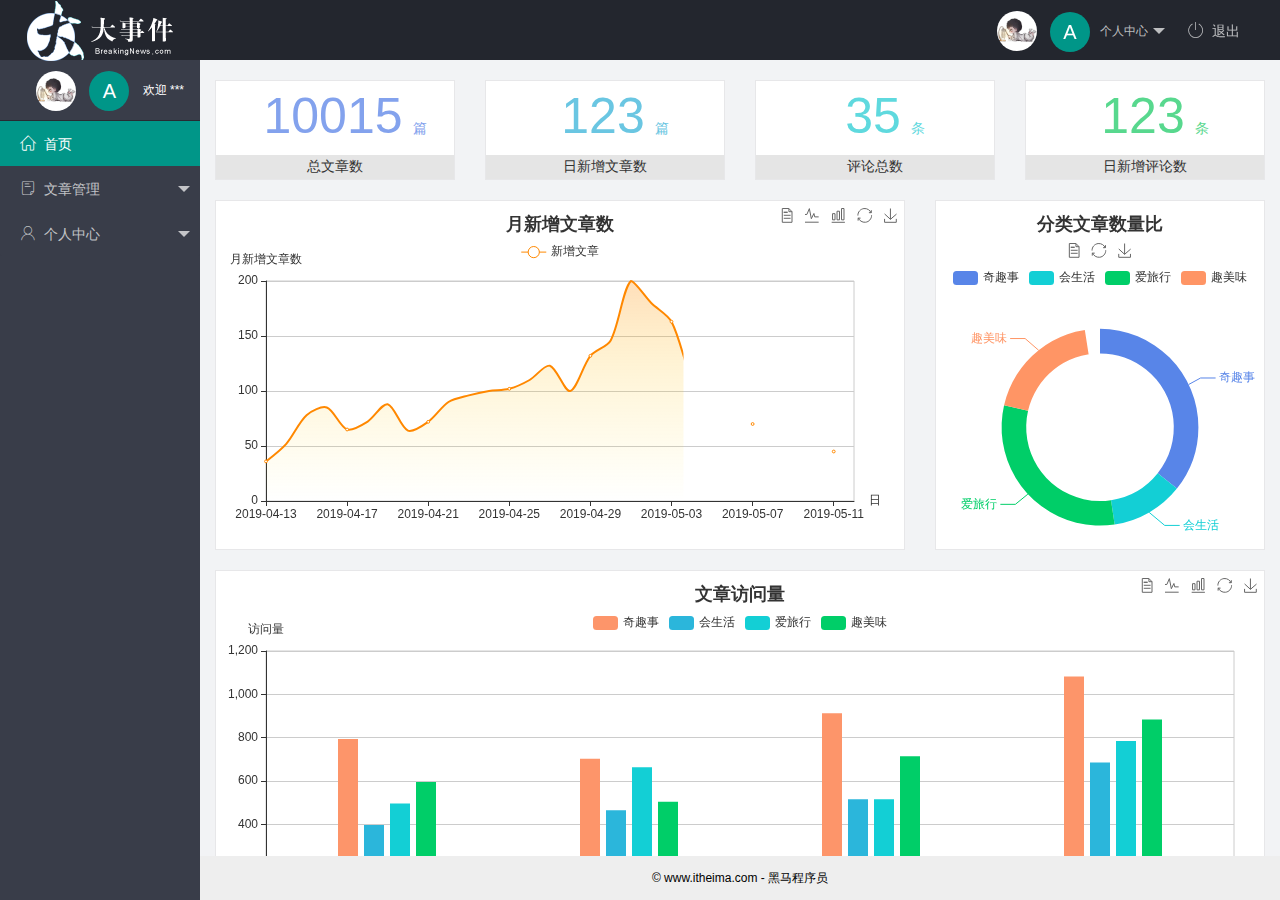
==== commit f83c2266: "完成了个人中心功能的开发" ====
--- a/index.html
+++ b/index.html
@@ -59,9 +59,9 @@
             <li class="layui-nav-item">
               <a href="javascript:;"><span class="iconfont icon-user"></span>个人中心</a>
               <dl class="layui-nav-child">
-                <dd><a href="javascript:;"><i class="layui-icon layui-icon-app"></i>基本资料</a></dd>
-                <dd><a href="javascript:;"><i class="layui-icon layui-icon-app"></i>更换头像</a></dd>
-                <dd><a href="javascript:;"><i class="layui-icon layui-icon-app"></i>重置密码</a></dd>
+                <dd><a href="./user/user_info.html" target="fm"><i class="layui-icon layui-icon-app"></i>基本资料</a></dd>
+                <dd><a href="./user/user_avatar.html" target="fm"><i class="layui-icon layui-icon-app"></i>更换头像</a></dd>
+                <dd><a href="./user/user_pwd.html" target="fm"><i class="layui-icon layui-icon-app"></i>重置密码</a></dd>
               </dl>
             </li>
             
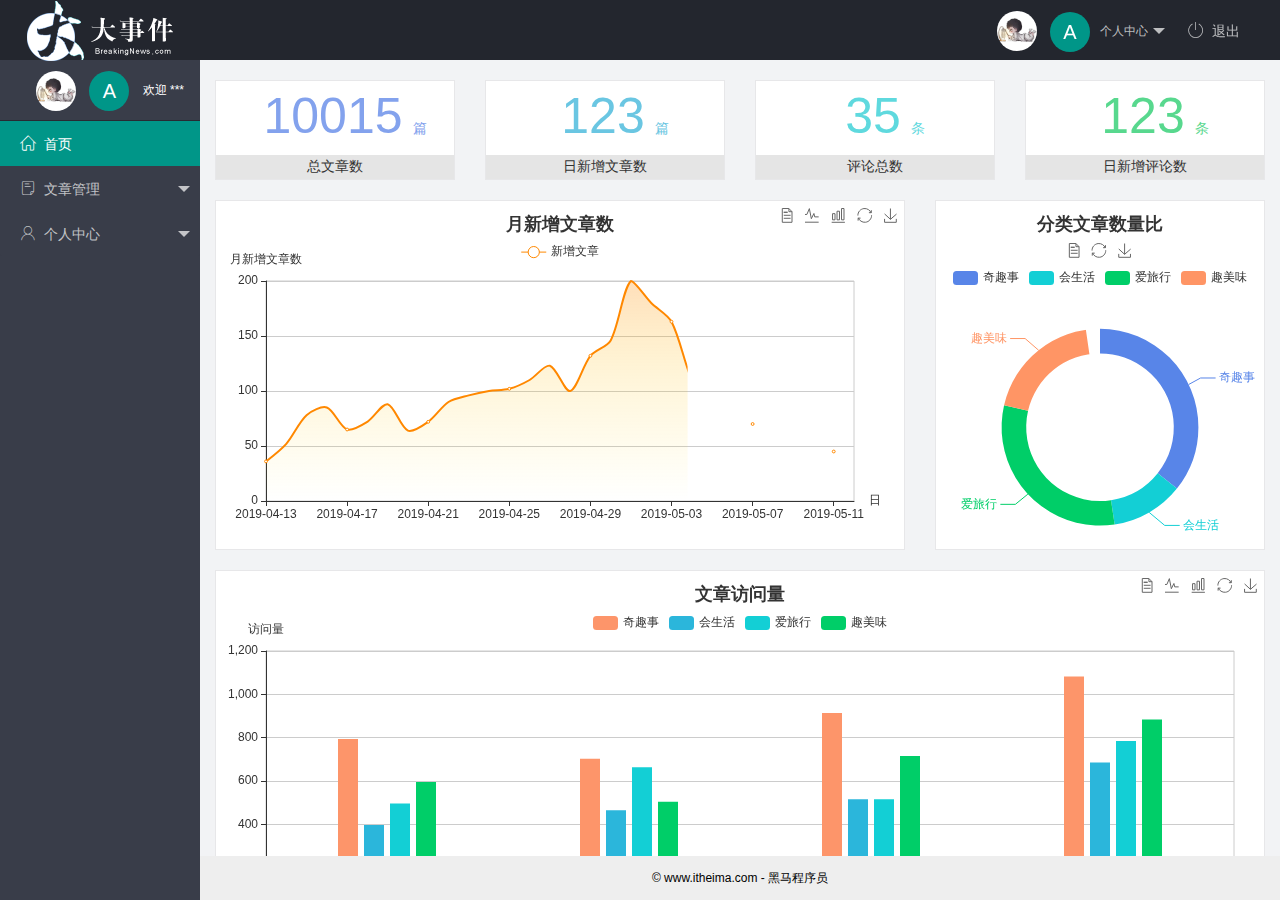
==== commit 1fd7b8ab: "完成了个人中心功能的开发" ====
--- a/index.html
+++ b/index.html
@@ -24,9 +24,9 @@
               <span class="text-avatar">A</span>个人中心
             </a>
             <dl class="layui-nav-child">
-              <dd><a href="">基本信息</a></dd>
-              <dd><a href="">更换头像</a></dd>
-              <dd><a href="">重置密码</a></dd>
+              <dd><a href="./user/user_info.html" target="fm">基本信息</a></dd>
+              <dd><a href="./user/user_avatar.html" target="fm">更换头像</a></dd>
+              <dd><a href="./user/user_pwd.html" target="fm">重置密码</a></dd>
             </dl>
           </li>
           <li class="layui-nav-item" lay-header-event="menuRight" lay-unselect>
